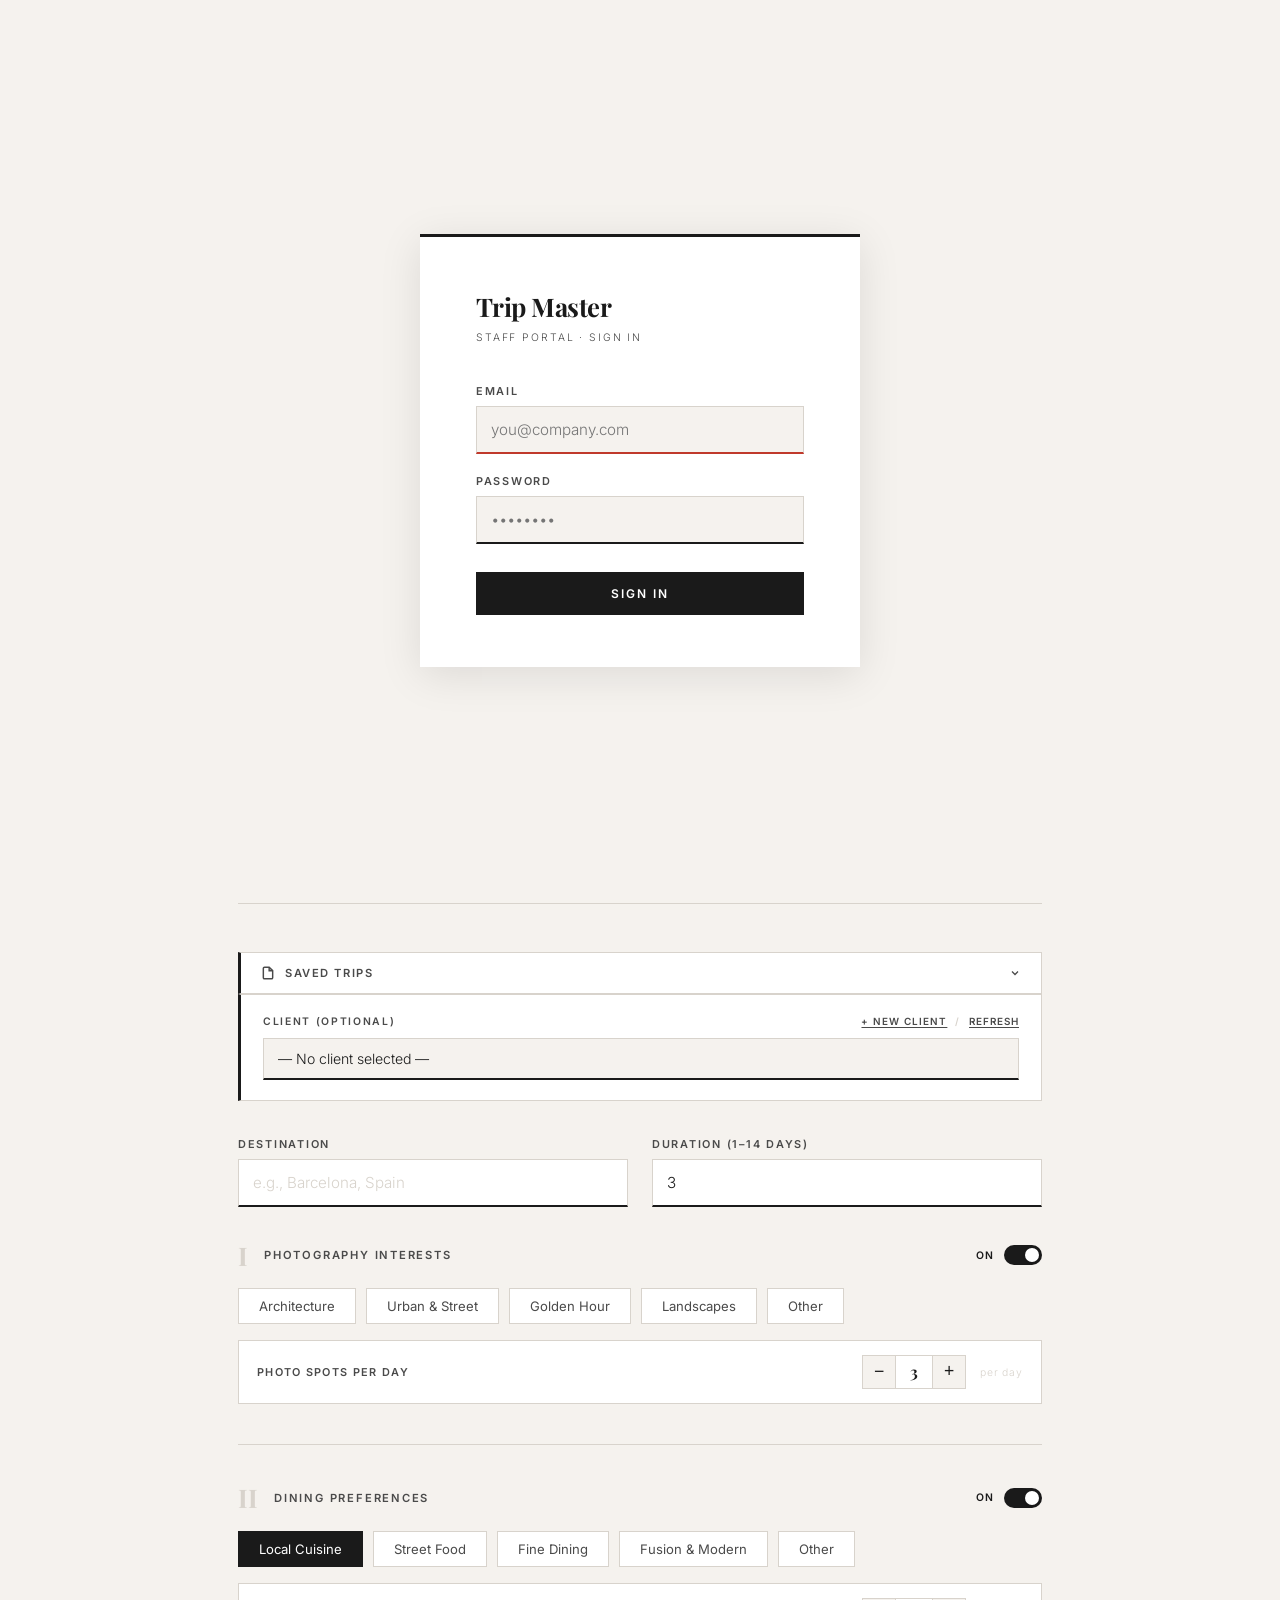
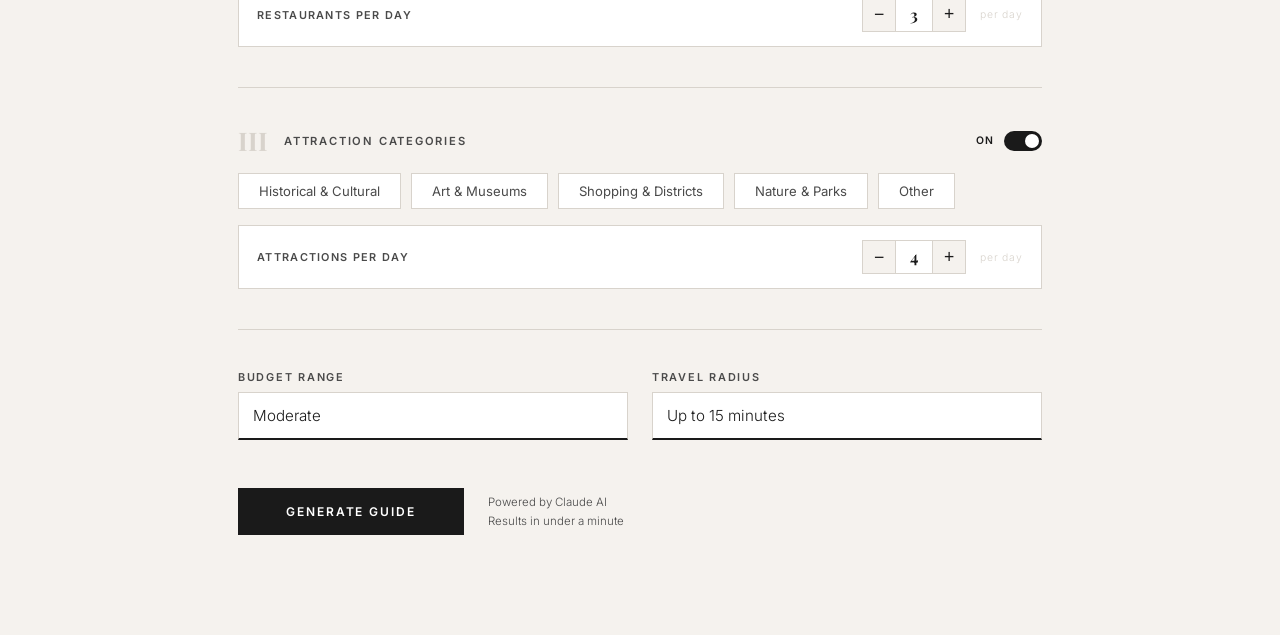
==== index.html @ 47a4a898 "Initial production-ready commit" ====
<!DOCTYPE html>
<html lang="en">
<head>
    <meta charset="UTF-8">
    <meta name="viewport" content="width=device-width, initial-scale=1.0">
    <title>Trip Master — Bespoke Travel Guides</title>
    <link rel="preconnect" href="https://fonts.googleapis.com">
    <link href="https://fonts.googleapis.com/css2?family=Playfair+Display:ital,wght@0,400;0,700;1,400;1,700&family=Inter:wght@300;400;500;600&display=swap" rel="stylesheet">
    <style>
        *, *::before, *::after { margin: 0; padding: 0; box-sizing: border-box; }

        :root {
            --bg:       #f5f2ee;
            --white:    #ffffff;
            --ink:      #1a1a1a;
            --ink-2:    #4a4a4a;
            --rule:     #d8d3cc;
            --accent:   #c0392b;
            --accent-l: rgba(192,57,43,0.08);
            --sand:     #e8e2d9;
        }

        html { scroll-behavior: smooth; }

        body {
            font-family: 'Inter', sans-serif;
            background: var(--bg);
            color: var(--ink);
            min-height: 100vh;
            font-weight: 300;
        }

        /* ── MASTHEAD ── */
        .masthead {
            border-bottom: 3px solid var(--ink);
            padding: 20px 48px;
            display: flex;
            align-items: center;
            justify-content: space-between;
            background: var(--white);
            position: sticky;
            top: 0;
            z-index: 100;
        }

        .masthead-brand {
            font-family: 'Playfair Display', serif;
            font-size: 1.4rem;
            font-weight: 700;
            letter-spacing: -0.02em;
        }

        .masthead-issue {
            font-size: 0.65rem;
            letter-spacing: 0.14em;
            text-transform: uppercase;
            color: var(--ink-2);
        }

        /* ── HERO SPREAD ── */
        .hero-spread {
            display: grid;
            grid-template-columns: 1fr 1fr;
            min-height: 72vh;
            border-bottom: 1px solid var(--rule);
            background: var(--white);
        }

        .hero-text {
            padding: 72px 56px;
            display: flex;
            flex-direction: column;
            justify-content: center;
            border-right: 1px solid var(--rule);
        }

        .kicker {
            font-size: 0.65rem;
            letter-spacing: 0.22em;
            text-transform: uppercase;
            color: var(--accent);
            font-weight: 600;
            margin-bottom: 24px;
        }

        .hero-headline {
            font-family: 'Playfair Display', serif;
            font-size: clamp(2.8rem, 5vw, 5.5rem);
            font-weight: 700;
            line-height: 0.95;
            letter-spacing: -0.03em;
            margin-bottom: 28px;
        }

        .hero-headline em {
            font-style: italic;
            color: var(--accent);
        }

        .hero-dek {
            font-size: 0.95rem;
            line-height: 1.75;
            color: var(--ink-2);
            max-width: 380px;
            margin-bottom: 40px;
        }

        .hero-cta {
            display: inline-flex;
            align-items: center;
            gap: 10px;
            font-size: 0.75rem;
            font-weight: 600;
            letter-spacing: 0.12em;
            text-transform: uppercase;
            color: var(--accent);
            cursor: pointer;
            background: none;
            border: none;
            padding: 0;
        }

        .hero-cta-arrow {
            width: 32px;
            height: 1px;
            background: var(--accent);
            position: relative;
            transition: width 0.3s;
        }

        .hero-cta-arrow::after {
            content: '';
            position: absolute;
            right: 0; top: -3px;
            width: 7px; height: 7px;
            border-right: 1.5px solid var(--accent);
            border-top: 1.5px solid var(--accent);
            transform: rotate(45deg);
        }

        .hero-cta:hover .hero-cta-arrow { width: 48px; }

        .hero-visual {
            background: var(--sand);
            display: flex;
            align-items: center;
            justify-content: center;
            overflow: hidden;
            position: relative;
        }

        .hero-visual svg {
            width: 55%;
            opacity: 0.2;
        }

        .hero-visual-label {
            position: absolute;
            bottom: 24px; right: 24px;
            font-size: 0.6rem;
            letter-spacing: 0.16em;
            text-transform: uppercase;
            color: var(--ink-2);
        }

        /* ── FORM SECTION ── */
        .form-wrap {
            max-width: 900px;
            margin: 0 auto;
            padding: 72px 48px 100px;
        }

        .form-header {
            display: grid;
            grid-template-columns: auto 1fr;
            gap: 24px;
            align-items: baseline;
            margin-bottom: 48px;
            padding-bottom: 24px;
            border-bottom: 1px solid var(--rule);
        }

        .form-issue-number {
            font-family: 'Playfair Display', serif;
            font-size: 4rem;
            font-weight: 700;
            color: var(--rule);
            line-height: 1;
        }

        .form-title-group h2 {
            font-family: 'Playfair Display', serif;
            font-size: 1.8rem;
            font-weight: 700;
            line-height: 1.2;
        }

        .form-title-group p {
            font-size: 0.82rem;
            color: var(--ink-2);
            margin-top: 6px;
        }

        /* ── FIELDS ── */
        .field-row {
            display: grid;
            grid-template-columns: 1fr 1fr;
            gap: 24px;
            margin-bottom: 36px;
        }

        .field { display: flex; flex-direction: column; gap: 8px; }

        .field label {
            font-size: 0.68rem;
            font-weight: 600;
            letter-spacing: 0.16em;
            text-transform: uppercase;
            color: var(--ink-2);
        }

        .field input,
        .field select {
            background: var(--white);
            border: 1px solid var(--rule);
            border-bottom: 2px solid var(--ink);
            padding: 13px 14px;
            font-family: 'Inter', sans-serif;
            font-size: 0.95rem;
            font-weight: 300;
            color: var(--ink);
            appearance: none;
            width: 100%;
            border-radius: 0;
            transition: border-color 0.2s;
        }

        .field input:focus,
        .field select:focus {
            outline: none;
            border-bottom-color: var(--accent);
        }

        .field input::placeholder { color: var(--rule); }

        /* ── CATEGORY SECTIONS ── */
        .cat-section {
            margin-bottom: 40px;
            padding-bottom: 40px;
            border-bottom: 1px solid var(--rule);
            transition: opacity 0.25s;
        }

        .cat-section.disabled .pill-grid,
        .cat-section.disabled .other-reveal,
        .cat-section.disabled .count-row {
            opacity: 0.35;
            pointer-events: none;
        }

        .cat-header {
            display: flex;
            align-items: center;
            gap: 16px;
            margin-bottom: 20px;
        }

        .cat-number {
            font-family: 'Playfair Display', serif;
            font-size: 1.6rem;
            font-weight: 700;
            color: var(--rule);
            line-height: 1;
        }

        .cat-title {
            font-size: 0.7rem;
            font-weight: 600;
            letter-spacing: 0.16em;
            text-transform: uppercase;
            color: var(--ink-2);
            flex: 1;
        }

        /* ── SECTION TOGGLE SWITCH ── */
        .section-toggle {
            display: flex;
            align-items: center;
            gap: 10px;
            margin-left: auto;
            cursor: pointer;
            user-select: none;
        }

        .section-toggle-label {
            font-size: 0.65rem;
            font-weight: 600;
            letter-spacing: 0.12em;
            text-transform: uppercase;
            color: var(--ink-2);
            transition: color 0.2s;
        }

        .toggle-track {
            width: 38px;
            height: 20px;
            background: var(--rule);
            border-radius: 20px;
            position: relative;
            transition: background 0.2s;
            flex-shrink: 0;
        }

        .toggle-thumb {
            width: 14px;
            height: 14px;
            background: var(--white);
            border-radius: 50%;
            position: absolute;
            top: 3px;
            left: 3px;
            transition: transform 0.2s;
            box-shadow: 0 1px 3px rgba(0,0,0,0.2);
        }

        .section-toggle.on .toggle-track { background: var(--ink); }
        .section-toggle.on .toggle-thumb { transform: translateX(18px); }
        .section-toggle.on .section-toggle-label { color: var(--ink); }

        /* ── COUNT ROW ── */
        .count-row {
            display: flex;
            align-items: center;
            gap: 14px;
            margin-top: 16px;
            padding: 14px 18px;
            background: var(--white);
            border: 1px solid var(--rule);
        }

        .count-label {
            font-size: 0.68rem;
            font-weight: 600;
            letter-spacing: 0.12em;
            text-transform: uppercase;
            color: var(--ink-2);
            flex: 1;
        }

        .count-stepper {
            display: flex;
            align-items: center;
            gap: 0;
            border: 1px solid var(--rule);
        }

        .count-btn {
            width: 32px;
            height: 32px;
            background: var(--bg);
            border: none;
            font-size: 1.1rem;
            font-weight: 400;
            color: var(--ink);
            cursor: pointer;
            display: flex;
            align-items: center;
            justify-content: center;
            line-height: 1;
            transition: background 0.15s;
            border-radius: 0;
        }

        .count-btn:hover { background: var(--sand); }

        .count-value {
            width: 38px;
            text-align: center;
            font-family: 'Playfair Display', serif;
            font-size: 1rem;
            font-weight: 700;
            color: var(--ink);
            border: none;
            border-left: 1px solid var(--rule);
            border-right: 1px solid var(--rule);
            padding: 0 4px;
            height: 32px;
            line-height: 32px;
            background: var(--white);
        }

        .count-hint {
            font-size: 0.65rem;
            color: var(--rule);
            letter-spacing: 0.08em;
        }

        /* ── PILL SELECTORS ── */
        .pill-grid {
            display: flex;
            flex-wrap: wrap;
            gap: 10px;
        }

        .pill-item { position: relative; }

        .pill-item input[type="checkbox"] {
            position: absolute; opacity: 0; width: 0; height: 0;
        }

        .pill-item label {
            display: inline-block;
            padding: 9px 20px;
            background: var(--white);
            border: 1px solid var(--rule);
            font-size: 0.82rem;
            font-weight: 400;
            color: var(--ink-2);
            cursor: pointer;
            transition: all 0.15s;
            user-select: none;
        }

        .pill-item input:checked + label {
            background: var(--ink);
            border-color: var(--ink);
            color: var(--white);
        }

        .pill-item label:hover {
            border-color: var(--ink);
            color: var(--ink);
        }

        /* ── OTHER INPUT ── */
        .other-reveal { display: none; margin-top: 12px; }
        .other-reveal.visible { display: block; }

        .other-reveal input {
            background: var(--white);
            border: 1px dashed var(--rule);
            border-bottom: 2px dashed var(--accent);
            padding: 11px 14px;
            font-family: 'Inter', sans-serif;
            font-size: 0.88rem;
            font-weight: 300;
            color: var(--ink);
            width: 100%;
            border-radius: 0;
            transition: border-color 0.2s;
        }

        .other-reveal input:focus {
            outline: none;
            border-bottom-style: solid;
            border-bottom-color: var(--accent);
        }

        .other-reveal input::placeholder { color: var(--rule); }

        /* ── ERROR ── */
        .error-message {
            display: none;
            font-size: 0.82rem;
            color: var(--accent);
            padding: 12px 16px;
            background: var(--accent-l);
            border-left: 3px solid var(--accent);
            margin-bottom: 20px;
        }

        .error-message.active { display: block; }

        /* ── SUBMIT ── */
        .submit-row {
            margin-top: 48px;
            display: flex;
            align-items: center;
            gap: 24px;
        }

        .submit-btn {
            padding: 16px 48px;
            background: var(--ink);
            color: var(--white);
            border: none;
            font-family: 'Inter', sans-serif;
            font-size: 0.75rem;
            font-weight: 600;
            letter-spacing: 0.16em;
            text-transform: uppercase;
            cursor: pointer;
            transition: background 0.2s;
            border-radius: 0;
        }

        .submit-btn:hover { background: var(--accent); }

        .submit-btn:disabled {
            opacity: 0.45;
            cursor: not-allowed;
            background: var(--ink) !important;
        }

        .submit-note {
            font-size: 0.72rem;
            color: var(--ink-2);
            line-height: 1.6;
        }

        /* ── LOADING ── */
        .loading {
            display: none;
            max-width: 900px;
            margin: 0 auto;
            padding: 80px 48px;
            border-top: 1px solid var(--rule);
        }

        .loading.active { display: flex; gap: 48px; align-items: flex-start; }

        .loading-headline {
            font-family: 'Playfair Display', serif;
            font-size: 2.2rem;
            font-weight: 400;
            font-style: italic;
            line-height: 1.2;
            flex: 1;
            color: var(--ink);
        }

        .progress-steps {
            display: flex;
            flex-direction: column;
            gap: 10px;
            min-width: 210px;
        }

        .progress-step {
            font-size: 0.72rem;
            font-weight: 400;
            letter-spacing: 0.08em;
            color: var(--rule);
            padding: 8px 14px;
            border-left: 2px solid var(--rule);
            transition: all 0.4s;
        }

        .progress-step.active {
            border-color: var(--accent);
            color: var(--ink);
        }

        .progress-step.done {
            border-color: #27ae60;
            color: #27ae60;
        }

        /* ── RESULTS ── */
        .result-container {
            display: none;
            max-width: 900px;
            margin: 0 auto;
            padding: 0 48px 80px;
        }

        .result-container.active { display: block; }

        .result-masthead {
            border-top: 3px solid var(--ink);
            border-bottom: 1px solid var(--rule);
            padding: 20px 0;
            display: flex;
            justify-content: space-between;
            align-items: center;
            margin-bottom: 24px;
        }

        .result-masthead h2 {
            font-family: 'Playfair Display', serif;
            font-size: 1.6rem;
            font-weight: 700;
            letter-spacing: -0.02em;
        }

        .result-masthead p {
            font-size: 0.7rem;
            color: var(--ink-2);
            letter-spacing: 0.06em;
            margin-top: 4px;
        }

        .result-btns { display: flex; gap: 10px; flex-shrink: 0; }

        .result-btns button {
            padding: 9px 22px;
            background: transparent;
            border: 1px solid var(--rule);
            font-family: 'Inter', sans-serif;
            font-size: 0.7rem;
            font-weight: 600;
            letter-spacing: 0.12em;
            text-transform: uppercase;
            cursor: pointer;
            transition: all 0.15s;
            border-radius: 0;
        }

        .result-btns button:hover {
            background: var(--ink);
            color: var(--white);
            border-color: var(--ink);
        }

        .result-preview {
            width: 100%;
            height: 700px;
            border: 1px solid var(--rule);
        }

        /* ── RESPONSIVE ── */
        @media (max-width: 768px) {
            .hero-spread { grid-template-columns: 1fr; }
            .hero-visual { display: none; }
            .masthead { padding: 16px 24px; }
            .hero-text { padding: 48px 24px; }
            .form-wrap { padding: 48px 24px 80px; }
            .field-row { grid-template-columns: 1fr; }
            .loading.active { flex-direction: column; gap: 24px; padding: 48px 24px; }
            .result-container { padding: 0 24px 60px; }
            .result-masthead { flex-direction: column; align-items: flex-start; gap: 16px; }
        }

        /* ══════════════════════════════════════════
           REVIEW SCREEN
           ══════════════════════════════════════════ */
        .review-container {
            display: none;
            max-width: 900px;
            margin: 0 auto;
            padding: 0 48px 80px;
        }
        .review-container.active { display: block; }

        /* Masthead — mirrors .result-masthead */
        .review-masthead {
            border-top: 3px solid var(--ink);
            border-bottom: 1px solid var(--rule);
            padding: 20px 0;
            display: flex;
            justify-content: space-between;
            align-items: center;
            margin-bottom: 32px;
            gap: 20px;
        }
        .review-masthead h2 {
            font-family: 'Playfair Display', serif;
            font-size: 1.6rem;
            font-weight: 700;
            letter-spacing: -0.02em;
            color: var(--ink);
        }
        .review-masthead p {
            font-size: 0.68rem;
            color: var(--ink-2);
            margin-top: 5px;
            letter-spacing: 0.06em;
        }

        /* Buttons row — mirrors .result-btns */
        .review-btns { display: flex; gap: 10px; flex-shrink: 0; }
        .review-btns button {
            padding: 9px 22px;
            background: transparent;
            border: 1px solid var(--rule);
            font-family: 'Inter', sans-serif;
            font-size: 0.7rem;
            font-weight: 600;
            letter-spacing: 0.12em;
            text-transform: uppercase;
            cursor: pointer;
            transition: all 0.15s;
            border-radius: 0;
        }
        .review-btns button:hover { background: var(--ink); color: var(--white); border-color: var(--ink); }

        /* Primary "Generate Final Guide" CTA */
        .review-generate-btn {
            background: var(--ink) !important;
            color: var(--white) !important;
            border-color: var(--ink) !important;
            display: inline-flex !important;
            align-items: center;
            gap: 10px;
        }
        .review-generate-btn:hover {
            background: #333 !important;
            border-color: #333 !important;
            color: var(--white) !important;
        }
        .review-generate-btn:disabled {
            opacity: 0.4;
            cursor: not-allowed;
            pointer-events: none;
        }
        /* Count badge inside button */
        .review-generate-count {
            font-size: 0.6rem;
            font-weight: 700;
            letter-spacing: 0.08em;
            background: rgba(255,255,255,0.22);
            padding: 2px 9px;
            border-radius: 10px;
        }

        /* ── Scout warning banner (shown when a category returned 0 results) ── */
        .scout-warning {
            display: flex;
            align-items: flex-start;
            gap: 10px;
            background: #fff8e6;
            border-left: 3px solid #e6a817;
            padding: 14px 18px;
            margin-bottom: 16px;
            font-size: 0.875rem;
            line-height: 1.55;
            color: #5a3e00;
        }
        .scout-warning svg {
            flex-shrink: 0;
            margin-top: 2px;
            color: #e6a817;
        }

        /* ── Section panel ── */
        .review-section {
            margin-bottom: 32px;
            border: 1px solid var(--rule);
            background: var(--white);
        }
        .review-section-header {
            display: flex;
            align-items: center;
            gap: 16px;
            padding: 16px 24px;
            border-bottom: 2px solid var(--ink);
            background: var(--white);
            flex-wrap: wrap;
        }
        .review-section-titles { flex: 1; min-width: 0; }
        .review-section-title {
            font-family: 'Playfair Display', serif;
            font-size: 1.1rem;
            font-weight: 700;
            color: var(--ink);
        }
        .review-section-subtitle {
            font-size: 0.62rem;
            letter-spacing: 0.14em;
            text-transform: uppercase;
            color: var(--ink-2);
            margin-top: 3px;
        }
        /* "X of Y selected" */
        .review-section-count {
            font-size: 0.65rem;
            font-weight: 600;
            letter-spacing: 0.1em;
            text-transform: uppercase;
            color: var(--ink-2);
            white-space: nowrap;
        }
        .review-section-count strong {
            font-family: 'Playfair Display', serif;
            font-size: 1rem;
            font-weight: 700;
            color: var(--ink);
            letter-spacing: 0;
        }
        /* All / None links */
        .review-bulk-actions { display: flex; gap: 8px; flex-shrink: 0; }
        .review-bulk-btn {
            font-size: 0.62rem;
            font-weight: 600;
            letter-spacing: 0.1em;
            text-transform: uppercase;
            color: var(--ink-2);
            background: none;
            border: none;
            cursor: pointer;
            padding: 0;
            text-decoration: underline;
            text-underline-offset: 2px;
            font-family: 'Inter', sans-serif;
        }
        .review-bulk-btn:hover { color: var(--ink); }
        .review-bulk-sep {
            font-size: 0.62rem;
            color: var(--rule);
            line-height: 1;
            align-self: center;
        }

        /* ── Day group ── */
        .review-day-group { padding: 0 24px; }
        .review-day-label {
            font-size: 0.6rem;
            font-weight: 700;
            letter-spacing: 0.22em;
            text-transform: uppercase;
            color: #888;
            padding: 13px 0 7px;
            border-bottom: 1px solid var(--sand);
        }

        /* ── Item row ── */
        .review-item {
            display: flex;
            align-items: center;
            gap: 14px;
            padding: 12px 0;
            border-bottom: 1px solid var(--sand);
            transition: opacity 0.18s;
        }
        .review-item:last-child { border-bottom: none; }
        .review-item.rejected { opacity: 0.35; }
        .review-item.rejected .review-item-name { text-decoration: line-through; color: var(--ink-2); }

        /* Toggle — matches existing .toggle-track / .toggle-thumb pattern */
        .review-item-toggle {
            flex-shrink: 0;
            width: 38px;
            height: 20px;
            background: var(--ink);
            border-radius: 20px;
            position: relative;
            cursor: pointer;
            border: none;
            padding: 0;
            transition: background 0.18s;
        }
        .review-item-toggle::after {
            content: '';
            position: absolute;
            width: 14px;
            height: 14px;
            background: var(--white);
            border-radius: 50%;
            top: 3px;
            left: 21px;
            transition: left 0.18s;
            box-shadow: 0 1px 3px rgba(0,0,0,0.22);
        }
        .review-item-toggle.off { background: var(--rule); }
        .review-item-toggle.off::after { left: 3px; }

        /* Item name */
        .review-item-name {
            font-family: 'Playfair Display', serif;
            font-size: 0.95rem;
            font-weight: 700;
            color: var(--ink);
            flex: 1;
            min-width: 0;
            white-space: nowrap;
            overflow: hidden;
            text-overflow: ellipsis;
            letter-spacing: -0.01em;
        }

        /* Tags — mirror .item-card-tag */
        .review-item-tags { display: flex; gap: 5px; flex-shrink: 0; align-items: center; flex-wrap: wrap; }
        .review-item-tag {
            display: inline-block;
            padding: 3px 9px;
            background: var(--sand);
            font-size: 0.58rem;
            font-weight: 600;
            letter-spacing: 0.12em;
            text-transform: uppercase;
            color: var(--ink-2);
            white-space: nowrap;
        }
        .review-item-tag.accent { background: var(--ink); color: var(--white); }

        /* Verification dot */
        .review-status-dot {
            width: 7px;
            height: 7px;
            border-radius: 50%;
            flex-shrink: 0;
        }
        .review-status-dot.verified   { background: #27ae60; }
        .review-status-dot.unverified { background: var(--rule); }

        /* ── Finalizing state ── */
        .finalizing {
            display: none;
            max-width: 900px;
            margin: 0 auto;
            padding: 80px 48px;
            border-top: 1px solid var(--rule);
            text-align: center;
        }
        .finalizing.active { display: block; }
        .finalizing .loading-headline {
            font-family: 'Playfair Display', serif;
            font-size: 2.4rem;
            font-weight: 700;
            letter-spacing: -0.03em;
            line-height: 1.2;
            color: var(--ink);
        }
        .finalizing-sub {
            font-size: 0.72rem;
            letter-spacing: 0.12em;
            text-transform: uppercase;
            color: var(--ink-2);
            margin-top: 16px;
        }

        @media (max-width: 768px) {
            .review-container { padding: 0 24px 60px; }
            .review-masthead { flex-direction: column; align-items: flex-start; }
            .review-section-header { flex-direction: column; align-items: flex-start; }
        }

        /* ══════════════════════════════════════════
           LOGIN SCREEN
           ══════════════════════════════════════════ */
        .login-screen {
            display: none;
            position: fixed;
            inset: 0;
            background: var(--bg);
            z-index: 999;
            align-items: center;
            justify-content: center;
        }
        .login-screen.active { display: flex; }
        .login-box {
            background: var(--white);
            border-top: 3px solid var(--ink);
            padding: 52px 56px;
            width: 100%;
            max-width: 440px;
            box-shadow: 0 8px 40px rgba(0,0,0,0.10);
        }
        .login-brand {
            font-family: 'Playfair Display', serif;
            font-size: 1.6rem;
            font-weight: 700;
            letter-spacing: -0.02em;
            margin-bottom: 8px;
        }
        .login-kicker {
            font-size: 0.65rem;
            letter-spacing: 0.18em;
            text-transform: uppercase;
            color: var(--ink-2);
            margin-bottom: 40px;
        }
        .login-field { display: flex; flex-direction: column; gap: 8px; margin-bottom: 20px; }
        .login-field label {
            font-size: 0.68rem;
            font-weight: 600;
            letter-spacing: 0.16em;
            text-transform: uppercase;
            color: var(--ink-2);
        }
        .login-field input {
            background: var(--bg);
            border: 1px solid var(--rule);
            border-bottom: 2px solid var(--ink);
            padding: 13px 14px;
            font-family: 'Inter', sans-serif;
            font-size: 0.95rem;
            font-weight: 300;
            color: var(--ink);
            width: 100%;
            border-radius: 0;
            transition: border-color 0.2s;
        }
        .login-field input:focus { outline: none; border-bottom-color: var(--accent); }
        .login-btn {
            width: 100%;
            margin-top: 8px;
            padding: 14px;
            background: var(--ink);
            color: var(--white);
            border: none;
            font-family: 'Inter', sans-serif;
            font-size: 0.75rem;
            font-weight: 600;
            letter-spacing: 0.16em;
            text-transform: uppercase;
            cursor: pointer;
            transition: background 0.2s;
        }
        .login-btn:hover  { background: var(--accent); }
        .login-btn:disabled { opacity: 0.45; cursor: not-allowed; }
        .login-error {
            display: none;
            margin-top: 16px;
            font-size: 0.82rem;
            color: var(--accent);
            padding: 10px 14px;
            background: var(--accent-l);
            border-left: 3px solid var(--accent);
        }
        .login-error.active { display: block; }

        /* ══════════════════════════════════════════
           MASTHEAD USER INFO
           ══════════════════════════════════════════ */
        .masthead-user {
            display: flex;
            align-items: center;
            gap: 16px;
        }
        .masthead-user-name {
            font-size: 0.7rem;
            color: var(--ink-2);
            letter-spacing: 0.08em;
        }
        .masthead-user-name strong {
            color: var(--ink);
            font-weight: 600;
        }
        .masthead-btn {
            padding: 7px 16px;
            background: transparent;
            border: 1px solid var(--rule);
            font-family: 'Inter', sans-serif;
            font-size: 0.65rem;
            font-weight: 600;
            letter-spacing: 0.12em;
            text-transform: uppercase;
            cursor: pointer;
            color: var(--ink-2);
            transition: all 0.15s;
            border-radius: 0;
        }
        .masthead-btn:hover { background: var(--ink); color: var(--white); border-color: var(--ink); }
        .masthead-btn.primary { background: var(--ink); color: var(--white); border-color: var(--ink); }
        .masthead-btn.primary:hover { background: #333; }

        /* ══════════════════════════════════════════
           CLIENT SELECTOR
           ══════════════════════════════════════════ */
        .client-field-wrap {
            margin-bottom: 36px;
            padding: 20px 22px;
            background: var(--white);
            border: 1px solid var(--rule);
            border-left: 3px solid var(--ink);
        }
        .client-field-label {
            font-size: 0.65rem;
            font-weight: 600;
            letter-spacing: 0.16em;
            text-transform: uppercase;
            color: var(--ink-2);
            margin-bottom: 10px;
            display: flex;
            align-items: center;
            justify-content: space-between;
        }
        .client-field-actions { display: flex; gap: 8px; }
        .client-action-btn {
            font-size: 0.62rem;
            font-weight: 600;
            letter-spacing: 0.1em;
            text-transform: uppercase;
            color: var(--ink-2);
            background: none;
            border: none;
            cursor: pointer;
            padding: 0;
            text-decoration: underline;
            text-underline-offset: 2px;
            font-family: 'Inter', sans-serif;
        }
        .client-action-btn:hover { color: var(--ink); }
        .client-select {
            width: 100%;
            background: var(--bg);
            border: 1px solid var(--rule);
            border-bottom: 2px solid var(--ink);
            padding: 11px 14px;
            font-family: 'Inter', sans-serif;
            font-size: 0.88rem;
            font-weight: 300;
            color: var(--ink);
            appearance: none;
            border-radius: 0;
        }
        .client-select:focus { outline: none; border-bottom-color: var(--accent); }

        /* ══════════════════════════════════════════
           CLIENT MODAL
           ══════════════════════════════════════════ */
        .modal-overlay {
            display: none;
            position: fixed;
            inset: 0;
            background: rgba(0,0,0,0.45);
            z-index: 500;
            align-items: center;
            justify-content: center;
        }
        .modal-overlay.active { display: flex; }
        .modal-box {
            background: var(--white);
            border-top: 3px solid var(--ink);
            padding: 40px 48px;
            width: 100%;
            max-width: 520px;
            max-height: 90vh;
            overflow-y: auto;
            position: relative;
        }
        .modal-title {
            font-family: 'Playfair Display', serif;
            font-size: 1.4rem;
            font-weight: 700;
            margin-bottom: 28px;
            letter-spacing: -0.02em;
        }
        .modal-close {
            position: absolute;
            top: 20px; right: 24px;
            background: none;
            border: none;
            font-size: 1.4rem;
            cursor: pointer;
            color: var(--ink-2);
            line-height: 1;
            padding: 4px;
        }
        .modal-close:hover { color: var(--ink); }
        .modal-field { display: flex; flex-direction: column; gap: 6px; margin-bottom: 16px; }
        .modal-field label {
            font-size: 0.65rem;
            font-weight: 600;
            letter-spacing: 0.14em;
            text-transform: uppercase;
            color: var(--ink-2);
        }
        .modal-field input,
        .modal-field select,
        .modal-field textarea {
            background: var(--bg);
            border: 1px solid var(--rule);
            border-bottom: 2px solid var(--ink);
            padding: 10px 12px;
            font-family: 'Inter', sans-serif;
            font-size: 0.88rem;
            font-weight: 300;
            color: var(--ink);
            width: 100%;
            border-radius: 0;
            appearance: none;
        }
        .modal-field textarea { min-height: 80px; resize: vertical; }
        .modal-field input:focus,
        .modal-field select:focus,
        .modal-field textarea:focus { outline: none; border-bottom-color: var(--accent); }
        .modal-field input::placeholder,
        .modal-field textarea::placeholder { color: var(--rule); }
        .modal-row { display: grid; grid-template-columns: 1fr 1fr; gap: 16px; }
        .modal-actions { display: flex; gap: 12px; margin-top: 24px; justify-content: flex-end; }
        .modal-btn {
            padding: 10px 28px;
            border: 1px solid var(--rule);
            background: transparent;
            font-family: 'Inter', sans-serif;
            font-size: 0.7rem;
            font-weight: 600;
            letter-spacing: 0.12em;
            text-transform: uppercase;
            cursor: pointer;
            transition: all 0.15s;
        }
        .modal-btn.primary { background: var(--ink); color: var(--white); border-color: var(--ink); }
        .modal-btn.primary:hover { background: #333; }
        .modal-btn:not(.primary):hover { background: var(--ink); color: var(--white); border-color: var(--ink); }
        .modal-btn:disabled { opacity: 0.45; cursor: not-allowed; }

        /* ══════════════════════════════════════════
           SAVED TRIPS PANEL
           ══════════════════════════════════════════ */
        .trips-panel-toggle {
            display: flex;
            align-items: center;
            gap: 10px;
            padding: 13px 20px;
            background: var(--white);
            border: 1px solid var(--rule);
            border-left: 3px solid var(--ink);
            cursor: pointer;
            width: 100%;
            font-family: 'Inter', sans-serif;
            font-size: 0.7rem;
            font-weight: 600;
            letter-spacing: 0.14em;
            text-transform: uppercase;
            color: var(--ink-2);
            transition: all 0.15s;
            margin-bottom: 0;
        }
        .trips-panel-toggle:hover { color: var(--ink); }
        .trips-panel-toggle .trips-arrow {
            margin-left: auto;
            transition: transform 0.2s;
        }
        .trips-panel-toggle.open .trips-arrow { transform: rotate(180deg); }
        .trips-panel {
            display: none;
            border: 1px solid var(--rule);
            border-top: none;
            background: var(--white);
            margin-bottom: 32px;
        }
        .trips-panel.open { display: block; }
        .trips-panel-inner { padding: 8px 0; max-height: 360px; overflow-y: auto; }
        .trips-empty {
            padding: 24px 20px;
            font-size: 0.82rem;
            color: var(--ink-2);
            text-align: center;
        }
        .trip-row {
            display: flex;
            align-items: center;
            gap: 12px;
            padding: 12px 20px;
            border-bottom: 1px solid var(--sand);
            cursor: pointer;
            transition: background 0.12s;
        }
        .trip-row:last-child { border-bottom: none; }
        .trip-row:hover { background: var(--bg); }
        .trip-row-info { flex: 1; min-width: 0; }
        .trip-row-title {
            font-family: 'Playfair Display', serif;
            font-size: 0.88rem;
            font-weight: 700;
            white-space: nowrap;
            overflow: hidden;
            text-overflow: ellipsis;
            color: var(--ink);
        }
        .trip-row-meta {
            font-size: 0.62rem;
            color: var(--ink-2);
            letter-spacing: 0.08em;
            margin-top: 2px;
        }
        .trip-row-badge {
            font-size: 0.58rem;
            font-weight: 700;
            letter-spacing: 0.1em;
            text-transform: uppercase;
            padding: 2px 8px;
            border-radius: 2px;
            flex-shrink: 0;
        }
        .trip-row-badge.draft     { background: var(--sand);   color: var(--ink-2); }
        .trip-row-badge.finalized { background: #eaf7ee; color: #1a7a3a; }
        .trip-row-load {
            font-size: 0.62rem;
            font-weight: 600;
            letter-spacing: 0.1em;
            text-transform: uppercase;
            color: var(--ink-2);
            background: none;
            border: none;
            cursor: pointer;
            padding: 4px 8px;
            border: 1px solid var(--rule);
            font-family: 'Inter', sans-serif;
            flex-shrink: 0;
        }
        .trip-row-load:hover { background: var(--ink); color: var(--white); border-color: var(--ink); }
    </style>
</head>
<body>

    <!-- LOGIN SCREEN (shown when not authenticated) -->
    <div class="login-screen" id="loginScreen">
        <div class="login-box">
            <div class="login-brand">Trip Master</div>
            <div class="login-kicker">Staff Portal &middot; Sign In</div>
            <form id="loginForm" onsubmit="handleLogin(event)">
                <div class="login-field">
                    <label for="loginEmail">Email</label>
                    <input type="email" id="loginEmail" placeholder="you@company.com" required autocomplete="username">
                </div>
                <div class="login-field">
                    <label for="loginPassword">Password</label>
                    <input type="password" id="loginPassword" placeholder="••••••••" required autocomplete="current-password">
                </div>
                <button type="submit" class="login-btn" id="loginBtn">Sign In</button>
                <div class="login-error" id="loginError"></div>
            </form>
        </div>
    </div>

    <!-- CLIENT MODAL (create new client) -->
    <div class="modal-overlay" id="clientModal">
        <div class="modal-box">
            <button class="modal-close" onclick="closeClientModal()" title="Close">&times;</button>
            <div class="modal-title">New Client</div>
            <form id="clientForm" onsubmit="saveNewClient(event)">
                <div class="modal-field">
                    <label>Full Name *</label>
                    <input type="text" id="cName" placeholder="e.g., Jane Smith" required>
                </div>
                <div class="modal-row">
                    <div class="modal-field">
                        <label>Email</label>
                        <input type="email" id="cEmail" placeholder="jane@company.com">
                    </div>
                    <div class="modal-field">
                        <label>Phone</label>
                        <input type="tel" id="cPhone" placeholder="+1 555 0100">
                    </div>
                </div>
                <div class="modal-row">
                    <div class="modal-field">
                        <label>Company</label>
                        <input type="text" id="cCompany" placeholder="Acme Corp">
                    </div>
                    <div class="modal-field">
                        <label>Home City</label>
                        <input type="text" id="cHomeCity" placeholder="New York, NY">
                    </div>
                </div>
                <div class="modal-row">
                    <div class="modal-field">
                        <label>Budget Preference</label>
                        <select id="cBudget">
                            <option value="">Unspecified</option>
                            <option value="budget">Budget</option>
                            <option value="moderate">Moderate</option>
                            <option value="upscale">Upscale</option>
                            <option value="luxury">Luxury</option>
                        </select>
                    </div>
                    <div class="modal-field">
                        <label>Travel Style</label>
                        <input type="text" id="cTravelStyle" placeholder="e.g., Adventure, Cultural">
                    </div>
                </div>
                <div class="modal-field">
                    <label>Notes</label>
                    <textarea id="cNotes" placeholder="Any important preferences or context…"></textarea>
                </div>
                <div class="modal-field">
                    <label>Tags (comma separated)</label>
                    <input type="text" id="cTags" placeholder="e.g., VIP, Annual, Photography">
                </div>
                <div class="modal-actions">
                    <button type="button" class="modal-btn" onclick="closeClientModal()">Cancel</button>
                    <button type="submit" class="modal-btn primary" id="saveClientBtn">Save Client</button>
                </div>
            </form>
        </div>
    </div>

    <!-- MASTHEAD -->
    <header class="masthead">
        <div class="masthead-brand">Trip Master</div>
        <div class="masthead-user" id="mastheadUser" style="display:none">
            <span class="masthead-user-name">Signed in as <strong id="mastheadUserName"></strong></span>
            <button class="masthead-btn" onclick="openTripsPanel()" title="View saved trips">Saved Trips</button>
            <button class="masthead-btn" onclick="handleLogout()">Sign Out</button>
        </div>
        <div class="masthead-issue" id="mastheadIssue">AI Travel Intelligence &middot; Est. 2025</div>
    </header>

    <!-- HERO -->
    <section class="hero-spread">
        <div class="hero-text">
            <p class="kicker">Bespoke Travel Guides</p>
            <h1 class="hero-headline">The world<br>is <em>yours</em><br>to explore.</h1>
            <p class="hero-dek">Photography locations, curated restaurants, and the attractions worth your time — all generated in under a minute, tailored to you.</p>
            <button class="hero-cta" onclick="document.querySelector('.form-wrap').scrollIntoView({behavior:'smooth'})">
                Build your guide
                <span class="hero-cta-arrow"></span>
            </button>
        </div>
        <div class="hero-visual">
            <svg viewBox="0 0 200 200" fill="none" xmlns="http://www.w3.org/2000/svg">
                <circle cx="100" cy="100" r="90" stroke="#1a1a1a" stroke-width="1"/>
                <circle cx="100" cy="100" r="60" stroke="#1a1a1a" stroke-width="1"/>
                <circle cx="100" cy="100" r="30" stroke="#1a1a1a" stroke-width="1"/>
                <line x1="100" y1="10" x2="100" y2="190" stroke="#1a1a1a" stroke-width="1"/>
                <line x1="10" y1="100" x2="190" y2="100" stroke="#1a1a1a" stroke-width="1"/>
                <line x1="36" y1="36" x2="164" y2="164" stroke="#1a1a1a" stroke-width="0.5"/>
                <line x1="164" y1="36" x2="36" y2="164" stroke="#1a1a1a" stroke-width="0.5"/>
                <polygon points="100,10 106,95 100,100 94,95" fill="#1a1a1a"/>
                <polygon points="100,190 94,105 100,100 106,105" fill="#1a1a1a" opacity="0.3"/>
            </svg>
            <span class="hero-visual-label">Your compass awaits</span>
        </div>
    </section>

    <!-- FORM -->
    <section class="form-wrap">
        <div class="form-header">
            <div class="form-issue-number">01</div>
            <div class="form-title-group">
                <h2>Plan Your Journey</h2>
                <p>Tell us about your trip and we'll craft your guide.</p>
            </div>
        </div>

        <!-- Saved trips panel (collapsible) -->
        <button type="button" class="trips-panel-toggle" id="tripsPanelToggle" onclick="toggleTripsPanel()">
            <svg width="14" height="14" viewBox="0 0 24 24" fill="none" stroke="currentColor" stroke-width="2.5"><path d="M14 2H6a2 2 0 0 0-2 2v16a2 2 0 0 0 2 2h12a2 2 0 0 0 2-2V8z"/><polyline points="14 2 14 8 20 8"/></svg>
            Saved Trips
            <span id="tripsPanelCount" style="font-size:0.6rem;color:var(--rule)"></span>
            <svg class="trips-arrow" width="12" height="12" viewBox="0 0 24 24" fill="none" stroke="currentColor" stroke-width="2.5"><polyline points="6 9 12 15 18 9"/></svg>
        </button>
        <div class="trips-panel" id="tripsPanel">
            <div class="trips-panel-inner" id="tripsPanelInner">
                <div class="trips-empty">Loading trips…</div>
            </div>
        </div>

        <form id="tripForm">

            <!-- Client selector -->
            <div class="client-field-wrap">
                <div class="client-field-label">
                    <span>Client (optional)</span>
                    <div class="client-field-actions">
                        <button type="button" class="client-action-btn" onclick="openClientModal()">+ New Client</button>
                        <span style="color:var(--rule);font-size:0.62rem;">/</span>
                        <button type="button" class="client-action-btn" onclick="refreshClientList()">Refresh</button>
                    </div>
                </div>
                <select id="clientSelect" class="client-select">
                    <option value="">— No client selected —</option>
                </select>
            </div>

            <div class="field-row">
                <div class="field">
                    <label for="location">Destination</label>
                    <input type="text" id="location" placeholder="e.g., Barcelona, Spain" required>
                </div>
                <div class="field">
                    <label for="duration">Duration (1–14 days)</label>
                    <input type="number" id="duration" min="1" max="14" value="3" required>
                </div>
            </div>

            <!-- Photography -->
            <div class="cat-section" id="section-photos">
                <div class="cat-header">
                    <span class="cat-number">I</span>
                    <span class="cat-title">Photography Interests</span>
                    <div class="section-toggle on" id="toggle-photos" onclick="toggleSection('photos')" title="Enable or disable this section">
                        <span class="section-toggle-label" id="toggle-photos-label">On</span>
                        <div class="toggle-track"><div class="toggle-thumb"></div></div>
                    </div>
                </div>
                <div class="pill-grid">
                    <div class="pill-item"><input type="checkbox" id="p1" name="photo_interests" value="Architecture & Buildings"><label for="p1">Architecture</label></div>
                    <div class="pill-item"><input type="checkbox" id="p2" name="photo_interests" value="Urban & Street Photography"><label for="p2">Urban & Street</label></div>
                    <div class="pill-item"><input type="checkbox" id="p3" name="photo_interests" value="Sunrise & Sunset (Golden Hour)"><label for="p3">Golden Hour</label></div>
                    <div class="pill-item"><input type="checkbox" id="p4" name="photo_interests" value="Landscapes & Nature"><label for="p4">Landscapes</label></div>
                    <div class="pill-item"><input type="checkbox" id="p5" name="photo_interests" value="other" onchange="toggleOther(this,'photo_other_text')"><label for="p5">Other</label></div>
                </div>
                <div class="other-reveal" id="photo_other_text_wrapper">
                    <input type="text" id="photo_other_text" placeholder="e.g., Bridges, Industrial, Wildlife...">
                </div>
                <div class="count-row">
                    <span class="count-label">Photo spots per day</span>
                    <div class="count-stepper">
                        <button type="button" class="count-btn" onclick="adjustCount('photos_per_day', -1)">−</button>
                        <span class="count-value" id="photos_per_day_display">3</span>
                        <button type="button" class="count-btn" onclick="adjustCount('photos_per_day', 1)">+</button>
                    </div>
                    <input type="hidden" id="photos_per_day" value="3">
                    <span class="count-hint">per day</span>
                </div>
            </div>

            <!-- Dining -->
            <div class="cat-section" id="section-dining">
                <div class="cat-header">
                    <span class="cat-number">II</span>
                    <span class="cat-title">Dining Preferences</span>
                    <div class="section-toggle on" id="toggle-dining" onclick="toggleSection('dining')" title="Enable or disable this section">
                        <span class="section-toggle-label" id="toggle-dining-label">On</span>
                        <div class="toggle-track"><div class="toggle-thumb"></div></div>
                    </div>
                </div>
                <div class="pill-grid">
                    <div class="pill-item"><input type="checkbox" id="c1" name="cuisines" value="Traditional Local Cuisine" checked><label for="c1">Local Cuisine</label></div>
                    <div class="pill-item"><input type="checkbox" id="c2" name="cuisines" value="Street Food & Casual"><label for="c2">Street Food</label></div>
                    <div class="pill-item"><input type="checkbox" id="c3" name="cuisines" value="Fine Dining & Upscale"><label for="c3">Fine Dining</label></div>
                    <div class="pill-item"><input type="checkbox" id="c4" name="cuisines" value="Fusion & Modern"><label for="c4">Fusion & Modern</label></div>
                    <div class="pill-item"><input type="checkbox" id="c5" name="cuisines" value="other" onchange="toggleOther(this,'cuisine_other_text')"><label for="c5">Other</label></div>
                </div>
                <div class="other-reveal" id="cuisine_other_text_wrapper">
                    <input type="text" id="cuisine_other_text" placeholder="e.g., Thai, Lebanese, Vegan...">
                </div>
                <div class="count-row">
                    <span class="count-label">Restaurants per day</span>
                    <div class="count-stepper">
                        <button type="button" class="count-btn" onclick="adjustCount('restaurants_per_day', -1)">−</button>
                        <span class="count-value" id="restaurants_per_day_display">3</span>
                        <button type="button" class="count-btn" onclick="adjustCount('restaurants_per_day', 1)">+</button>
                    </div>
                    <input type="hidden" id="restaurants_per_day" value="3">
                    <span class="count-hint">per day</span>
                </div>
            </div>

            <!-- Attractions -->
            <div class="cat-section" id="section-attractions">
                <div class="cat-header">
                    <span class="cat-number">III</span>
                    <span class="cat-title">Attraction Categories</span>
                    <div class="section-toggle on" id="toggle-attractions" onclick="toggleSection('attractions')" title="Enable or disable this section">
                        <span class="section-toggle-label" id="toggle-attractions-label">On</span>
                        <div class="toggle-track"><div class="toggle-thumb"></div></div>
                    </div>
                </div>
                <div class="pill-grid">
                    <div class="pill-item"><input type="checkbox" id="a1" name="attractions" value="Historical & Cultural Sites"><label for="a1">Historical & Cultural</label></div>
                    <div class="pill-item"><input type="checkbox" id="a2" name="attractions" value="Art, Museums & Galleries"><label for="a2">Art & Museums</label></div>
                    <div class="pill-item"><input type="checkbox" id="a3" name="attractions" value="Shopping & Neighborhoods"><label for="a3">Shopping & Districts</label></div>
                    <div class="pill-item"><input type="checkbox" id="a4" name="attractions" value="Nature, Parks & Gardens"><label for="a4">Nature & Parks</label></div>
                    <div class="pill-item"><input type="checkbox" id="a5" name="attractions" value="other" onchange="toggleOther(this,'attr_other_text')"><label for="a5">Other</label></div>
                </div>
                <div class="other-reveal" id="attr_other_text_wrapper">
                    <input type="text" id="attr_other_text" placeholder="e.g., Wineries, Beaches, Live Music...">
                </div>
                <div class="count-row">
                    <span class="count-label">Attractions per day</span>
                    <div class="count-stepper">
                        <button type="button" class="count-btn" onclick="adjustCount('attractions_per_day', -1)">−</button>
                        <span class="count-value" id="attractions_per_day_display">4</span>
                        <button type="button" class="count-btn" onclick="adjustCount('attractions_per_day', 1)">+</button>
                    </div>
                    <input type="hidden" id="attractions_per_day" value="4">
                    <span class="count-hint">per day</span>
                </div>
            </div>

            <!-- Budget + Distance -->
            <div class="field-row">
                <div class="field">
                    <label for="budget">Budget Range</label>
                    <select id="budget" required>
                        <option value="">Select...</option>
                        <option value="Budget-Conscious">Budget-Conscious</option>
                        <option value="Moderate" selected>Moderate</option>
                        <option value="Upscale">Upscale</option>
                        <option value="Flexible">Flexible</option>
                    </select>
                </div>
                <div class="field">
                    <label for="distance">Travel Radius</label>
                    <select id="distance" required>
                        <option value="">Select...</option>
                        <option value="City Center Only">City Center Only</option>
                        <option value="Up to 15 minutes" selected>Up to 15 minutes</option>
                        <option value="Up to 30 minutes">Up to 30 minutes</option>
                        <option value="Flexible">Flexible</option>
                    </select>
                </div>
            </div>

            <div id="errorMessage" class="error-message"></div>

            <div class="submit-row">
                <button type="submit" class="submit-btn" id="submitBtn">Generate Guide</button>
                <p class="submit-note">Powered by Claude AI<br>Results in under a minute</p>
            </div>

        </form>
    </section>

    <!-- LOADING -->
    <div class="loading" id="loading">
        <p class="loading-headline">Assembling your<br>perfect itinerary&hellip;</p>
        <div class="progress-steps">
            <div class="progress-step" id="step-photos">📸 Photo Scout</div>
            <div class="progress-step" id="step-restaurants">🍽 Restaurant Scout</div>
            <div class="progress-step" id="step-attractions">🏛 Attraction Scout</div>
            <div class="progress-step" id="step-building">🔍 Verifying Locations</div>
        </div>
    </div>

    <!-- REVIEW SCREEN -->
    <div class="review-container" id="reviewContainer">
        <div class="review-masthead">
            <div>
                <h2 id="reviewTitle">Review Your Suggestions</h2>
                <p id="reviewSubtitle">Toggle off anything you don't want in the final guide</p>
            </div>
            <div class="review-btns">
                <button onclick="resetForm()">Start Over</button>
                <button class="review-generate-btn" id="generateFinalBtn" onclick="generateFinalGuide()">
                    Generate Final Guide
                    <span class="review-generate-count" id="finalCountBadge">0 selected</span>
                </button>
            </div>
        </div>
        <div class="review-body" id="reviewBody"></div>
    </div>

    <!-- FINALIZING STATE -->
    <div class="finalizing" id="finalizing">
        <p class="loading-headline">Crafting your<br>final guide&hellip;</p>
        <p class="finalizing-sub">Generating maps &amp; building your curated guide</p>
    </div>

    <!-- RESULTS -->
    <div class="result-container" id="resultContainer">
        <div class="result-masthead">
            <div>
                <h2 id="resultTitle">Your Guide</h2>
                <p id="resultSubtitle"></p>
            </div>
            <div class="result-btns">
                <button onclick="printGuide()">Save as PDF</button>
                <button onclick="reviseTrip()">Revise Trip</button>
                <button onclick="resetForm()">Start Over</button>
            </div>
        </div>
        <iframe id="previewFrame" class="result-preview"></iframe>
    </div>

    <script>
        const API_URL = 'http://localhost:5001';
        const MAX_LOCATION_LENGTH = 100;
        const MIN_DURATION = 1;
        const MAX_DURATION = 14;

        // ── Auth state ──────────────────────────────────────────────────────
        let currentUser = null;

        /**
         * apiFetch — drop-in fetch wrapper that:
         *  - Includes credentials (httpOnly cookie) on every request
         *  - Redirects to login screen on 401
         *  - Slides the auth cookie automatically (backend handles this)
         *  - Sends X-Requested-With for CSRF defence on state-changing requests
         */
        async function apiFetch(path, options = {}) {
            const res = await fetch(`${API_URL}${path}`, {
                credentials: 'include',
                ...options,
                headers: {
                    'Content-Type': 'application/json',
                    // Anti-CSRF: browsers never auto-attach this on cross-site
                    // requests. The backend require_auth decorator validates it
                    // on all POST / PUT / DELETE / PATCH calls.
                    'X-Requested-With': 'XMLHttpRequest',
                    ...(options.headers || {}),
                },
            });
            if (res.status === 401) {
                currentUser = null;
                showLoginScreen();
                throw new Error('Not authenticated');
            }
            return res;
        }

        // ── Bootstrap: check if already logged in ───────────────────────────
        async function checkAuth() {
            try {
                const res = await fetch(`${API_URL}/auth/me`, { credentials: 'include' });
                if (res.ok) {
                    const data = await res.json();
                    currentUser = data.user;
                    onAuthSuccess();
                } else {
                    showLoginScreen();
                }
            } catch {
                showLoginScreen();
            }
        }

        function showLoginScreen() {
            document.getElementById('loginScreen').classList.add('active');
            document.getElementById('mastheadUser').style.display = 'none';
            document.getElementById('mastheadIssue').style.display = '';
            // focus email field
            setTimeout(() => document.getElementById('loginEmail').focus(), 50);
        }

        function onAuthSuccess() {
            document.getElementById('loginScreen').classList.remove('active');
            document.getElementById('mastheadUser').style.display = '';
            document.getElementById('mastheadIssue').style.display = 'none';
            document.getElementById('mastheadUserName').textContent = currentUser.full_name || currentUser.email;
            // Load clients and trips
            refreshClientList();
            loadSavedTrips();
        }

        async function handleLogin(e) {
            e.preventDefault();
            const btn = document.getElementById('loginBtn');
            const err = document.getElementById('loginError');
            err.classList.remove('active');
            btn.disabled = true;
            btn.textContent = 'Signing in…';
            try {
                const res = await fetch(`${API_URL}/auth/login`, {
                    method: 'POST',
                    credentials: 'include',
                    headers: { 'Content-Type': 'application/json' },
                    body: JSON.stringify({
                        email:    document.getElementById('loginEmail').value.trim(),
                        password: document.getElementById('loginPassword').value,
                    }),
                });
                const data = await res.json();
                if (!res.ok) throw new Error(data.error || 'Login failed');
                currentUser = data.user;
                document.getElementById('loginPassword').value = '';
                onAuthSuccess();
            } catch (ex) {
                err.textContent = ex.message;
                err.classList.add('active');
            } finally {
                btn.disabled = false;
                btn.textContent = 'Sign In';
            }
        }

        async function handleLogout() {
            await fetch(`${API_URL}/auth/logout`, { method: 'POST', credentials: 'include' });
            currentUser = null;
            resetForm();
            showLoginScreen();
        }

        // ── Client management ───────────────────────────────────────────────
        let _clients = [];

        async function refreshClientList() {
            try {
                const res  = await apiFetch('/clients');
                const data = await res.json();
                _clients = data.clients || [];
                const sel = document.getElementById('clientSelect');
                const cur = sel.value;
                sel.innerHTML = '<option value="">— No client selected —</option>';
                _clients.forEach(c => {
                    const opt = document.createElement('option');
                    opt.value = c.id;
                    opt.textContent = `${c.reference_code} — ${c.name}${c.company ? ' (' + c.company + ')' : ''}`;
                    sel.appendChild(opt);
                });
                if (cur) sel.value = cur;
            } catch { /* non-fatal */ }
        }

        function openClientModal() {
            document.getElementById('clientForm').reset();
            document.getElementById('clientModal').classList.add('active');
            setTimeout(() => document.getElementById('cName').focus(), 50);
        }

        function closeClientModal() {
            document.getElementById('clientModal').classList.remove('active');
        }

        async function saveNewClient(e) {
            e.preventDefault();
            const btn = document.getElementById('saveClientBtn');
            btn.disabled = true;
            btn.textContent = 'Saving…';
            try {
                const res = await apiFetch('/clients', {
                    method: 'POST',
                    body: JSON.stringify({
                        name:             document.getElementById('cName').value.trim(),
                        email:            document.getElementById('cEmail').value.trim(),
                        phone:            document.getElementById('cPhone').value.trim(),
                        company:          document.getElementById('cCompany').value.trim(),
                        home_city:        document.getElementById('cHomeCity').value.trim(),
                        preferred_budget: document.getElementById('cBudget').value,
                        travel_style:     document.getElementById('cTravelStyle').value.trim(),
                        notes:            document.getElementById('cNotes').value.trim(),
                        tags:             document.getElementById('cTags').value.trim(),
                    }),
                });
                const data = await res.json();
                if (!res.ok) throw new Error(data.error || 'Failed to save client');
                closeClientModal();
                await refreshClientList();
                // Select the newly created client
                document.getElementById('clientSelect').value = data.client.id;
            } catch (ex) {
                alert('Error: ' + ex.message);
            } finally {
                btn.disabled = false;
                btn.textContent = 'Save Client';
            }
        }

        // ── Saved trips panel ───────────────────────────────────────────────
        let _trips = [];

        async function loadSavedTrips() {
            try {
                const res  = await apiFetch('/trips');
                const data = await res.json();
                _trips = data.trips || [];
                renderTripsPanel();
            } catch { /* non-fatal */ }
        }

        function renderTripsPanel() {
            const inner = document.getElementById('tripsPanelInner');
            const count = document.getElementById('tripsPanelCount');
            count.textContent = _trips.length ? `(${_trips.length})` : '';
            if (!_trips.length) {
                inner.innerHTML = '<div class="trips-empty">No saved trips yet. Generate a guide to save one.</div>';
                return;
            }
            inner.innerHTML = '';
            _trips.forEach(trip => {
                const row = document.createElement('div');
                row.className = 'trip-row';
                const badge = trip.status === 'finalized' ? 'finalized' : 'draft';
                const date  = trip.updated_at
                    ? new Date(trip.updated_at).toLocaleDateString('en-US', { month:'short', day:'numeric', year:'numeric' })
                    : '';
                const client = _clients.find(c => c.id === trip.client_id);
                const clientLabel = client ? ` · ${client.reference_code}` : '';
                row.innerHTML = `
                    <div class="trip-row-info">
                        <div class="trip-row-title">${esc(trip.title || trip.location)}</div>
                        <div class="trip-row-meta">${date}${clientLabel}</div>
                    </div>
                    <span class="trip-row-badge ${badge}">${badge}</span>
                    <button class="trip-row-load" onclick="loadTrip(${trip.id})" title="Load this trip">Load</button>`;
                inner.appendChild(row);
            });
        }

        function toggleTripsPanel() {
            const toggle = document.getElementById('tripsPanelToggle');
            const panel  = document.getElementById('tripsPanel');
            toggle.classList.toggle('open');
            panel.classList.toggle('open');
            if (panel.classList.contains('open')) loadSavedTrips();
        }

        function openTripsPanel() {
            const toggle = document.getElementById('tripsPanelToggle');
            const panel  = document.getElementById('tripsPanel');
            toggle.classList.add('open');
            panel.classList.add('open');
            document.getElementById('tripsPanelToggle').scrollIntoView({ behavior: 'smooth' });
            loadSavedTrips();
        }

        async function loadTrip(tripId) {
            try {
                const res  = await apiFetch(`/trips/${tripId}`);
                const data = await res.json();
                if (!res.ok) throw new Error(data.error || 'Failed to load trip');
                const trip = data.trip;

                // If finalized with HTML, go straight to results view
                if (trip.status === 'finalized' && trip.final_html) {
                    resetForm();
                    // Re-populate rawData so "Revise Trip" works
                    rawData = {
                        session_id:      trip.session_id || '',
                        trip_id:         trip.id,
                        location:        trip.location,
                        duration:        trip.duration,
                        photo_count:     trip.raw_photos.length,
                        restaurant_count: trip.raw_restaurants.length,
                        attraction_count: trip.raw_attractions.length,
                        photos:          trip.raw_photos,
                        restaurants:     trip.raw_restaurants,
                        attractions:     trip.raw_attractions,
                    };
                    // Restore approval state from saved indices
                    const pIdx = trip.approved_photo_indices       || trip.raw_photos.map((_,i) => i);
                    const rIdx = trip.approved_restaurant_indices  || trip.raw_restaurants.map((_,i) => i);
                    const aIdx = trip.approved_attraction_indices  || trip.raw_attractions.map((_,i) => i);
                    approvalState.photos      = trip.raw_photos.map((_,i) => pIdx.includes(i));
                    approvalState.restaurants = trip.raw_restaurants.map((_,i) => rIdx.includes(i));
                    approvalState.attractions = trip.raw_attractions.map((_,i) => aIdx.includes(i));

                    displayResults({
                        html:             trip.final_html,
                        location:         trip.location,
                        duration:         trip.duration,
                        photo_count:      pIdx.length,
                        restaurant_count: rIdx.length,
                        attraction_count: aIdx.length,
                    });
                } else {
                    // Draft — load into review screen
                    resetForm();
                    showReviewScreen({
                        session_id:       trip.session_id || '',
                        trip_id:          trip.id,
                        location:         trip.location,
                        duration:         trip.duration,
                        photos:           trip.raw_photos,
                        restaurants:      trip.raw_restaurants,
                        attractions:      trip.raw_attractions,
                        photo_count:      trip.raw_photos.length,
                        restaurant_count: trip.raw_restaurants.length,
                        attraction_count: trip.raw_attractions.length,
                    });
                }
                // Close panel
                document.getElementById('tripsPanelToggle').classList.remove('open');
                document.getElementById('tripsPanel').classList.remove('open');
            } catch (ex) {
                alert('Error loading trip: ' + ex.message);
            }
        }

        // ── Section enable/disable state ──
        const sectionEnabled = { photos: true, dining: true, attractions: true };

        // Per-section count limits [min, max, default]
        const countConfig = {
            photos_per_day:       { min: 1, max: 10, value: 3 },
            restaurants_per_day:  { min: 1, max: 8,  value: 3 },
            attractions_per_day:  { min: 1, max: 10, value: 4 },
        };

        // ── Review state ──
        let rawData = null;   // full /generate response (items + session_id)
        let approvalState = { photos: [], restaurants: [], attractions: [] };

        // ─────────────────────────────────────────────────────────────────
        // REVIEW SCREEN FUNCTIONS
        // ─────────────────────────────────────────────────────────────────

        function showReviewScreen(result) {
            rawData = result;   // preserves session_id, trip_id, location, duration, etc.
            // Defensive: ensure arrays exist even if a section was disabled or errored
            result.photos      = Array.isArray(result.photos)      ? result.photos      : [];
            result.restaurants = Array.isArray(result.restaurants)  ? result.restaurants : [];
            result.attractions = Array.isArray(result.attractions)  ? result.attractions : [];
            // Default: all items approved
            approvalState.photos      = result.photos.map(() => true);
            approvalState.restaurants = result.restaurants.map(() => true);
            approvalState.attractions = result.attractions.map(() => true);

            document.getElementById('reviewTitle').textContent =
                `Review — ${result.location}`;
            document.getElementById('reviewSubtitle').textContent =
                `${result.photo_count + result.restaurant_count + result.attraction_count} suggestions · toggle off anything you don't want in the final guide`;

            const body = document.getElementById('reviewBody');
            body.innerHTML = '';
            if (result.photos.length)      body.appendChild(buildReviewSection('photos',      result.photos,      'Photography',  'Locations & photo spots'));
            if (result.restaurants.length) body.appendChild(buildReviewSection('restaurants', result.restaurants, 'Dining',        'Restaurants & cafés'));
            if (result.attractions.length) body.appendChild(buildReviewSection('attractions', result.attractions, 'Attractions',   'Things to see & do'));

            // Show a warning banner for each category that returned 0 results after retries.
            // Prepend so banners appear above the section cards.
            if (Array.isArray(result.warnings) && result.warnings.length > 0) {
                const warnHtml = result.warnings.map(msg => `
                    <div class="scout-warning">
                        <svg width="16" height="16" viewBox="0 0 24 24" fill="none" stroke="currentColor" stroke-width="2" stroke-linecap="round" stroke-linejoin="round">
                            <path d="M10.29 3.86L1.82 18a2 2 0 0 0 1.71 3h16.94a2 2 0 0 0 1.71-3L13.71 3.86a2 2 0 0 0-3.42 0z"/>
                            <line x1="12" y1="9" x2="12" y2="13"/>
                            <line x1="12" y1="17" x2="12.01" y2="17"/>
                        </svg>
                        ${msg}
                    </div>`).join('');
                body.insertAdjacentHTML('afterbegin', warnHtml);
            }

            updateGlobalCount();

            document.getElementById('loading').classList.remove('active');
            document.getElementById('reviewContainer').classList.add('active');
            document.getElementById('reviewContainer').scrollIntoView({ behavior: 'smooth' });
        }

        function buildReviewSection(type, items, title, subtitle) {
            // Group items by day
            const byDay = {};
            items.forEach((item, idx) => {
                const day = item.day || 1;
                if (!byDay[day]) byDay[day] = [];
                byDay[day].push({ item, idx });
            });

            const section = document.createElement('div');
            section.className = 'review-section';
            section.id = `review-section-${type}`;

            // Header
            const header = document.createElement('div');
            header.className = 'review-section-header';
            header.innerHTML = `
                <div class="review-section-titles">
                    <div class="review-section-title">${title}</div>
                    <div class="review-section-subtitle">${subtitle}</div>
                </div>
                <div class="review-section-count" id="count-${type}">
                    <strong>${items.length}</strong>&nbsp;of&nbsp;<strong>${items.length}</strong>&nbsp;selected
                </div>
                <div class="review-bulk-actions">
                    <button class="review-bulk-btn" onclick="bulkSelect('${type}', true)">All</button>
                    <span class="review-bulk-sep">/</span>
                    <button class="review-bulk-btn" onclick="bulkSelect('${type}', false)">None</button>
                </div>`;
            section.appendChild(header);

            // Day groups
            Object.keys(byDay).sort((a,b) => a-b).forEach(day => {
                const group = document.createElement('div');
                group.className = 'review-day-group';
                group.innerHTML = `<div class="review-day-label">Day ${day}</div>`;

                byDay[day].forEach(({ item, idx }) => {
                    group.appendChild(buildReviewItem(type, item, idx));
                });
                section.appendChild(group);
            });

            return section;
        }

        function buildReviewItem(type, item, idx) {
            const row = document.createElement('div');
            row.className = 'review-item';
            row.id = `review-item-${type}-${idx}`;

            const isVerified = item._status === 'OPERATIONAL';
            const dotClass   = isVerified ? 'verified' : 'unverified';

            // Build type-specific tags
            let tags = '';
            if (type === 'photos') {
                if (item.time)    tags += `<span class="review-item-tag accent">${esc(item.time)}</span>`;
                const addrPart = (item.address || '').split(',')[0].trim();
                if (addrPart)   tags += `<span class="review-item-tag">${esc(addrPart)}</span>`;
            } else if (type === 'restaurants') {
                if (item.meal_type) tags += `<span class="review-item-tag accent">${esc(item.meal_type)}</span>`;
                if (item.cuisine)   tags += `<span class="review-item-tag">${esc(item.cuisine)}</span>`;
                if (item.price)     tags += `<span class="review-item-tag">${esc(item.price)}</span>`;
            } else {
                if (item.time)     tags += `<span class="review-item-tag accent">${esc(item.time)}</span>`;
                if (item.category) tags += `<span class="review-item-tag">${esc(item.category)}</span>`;
                if (item.admission && item.admission !== 'Free')
                                   tags += `<span class="review-item-tag">${esc(item.admission)}</span>`;
            }

            row.innerHTML = `
                <button class="review-item-toggle" id="toggle-${type}-${idx}"
                        onclick="toggleItem('${type}', ${idx})" title="Toggle this item"></button>
                <span class="review-item-name">${esc(item.name || 'Unnamed')}</span>
                <div class="review-item-tags">${tags}</div>
                <div class="review-status-dot ${dotClass}" title="${isVerified ? 'Verified open' : 'Unverified'}"></div>`;

            return row;
        }

        // Simple HTML escaper for review cards (untrusted AI content)
        function esc(str) {
            return String(str || '')
                .replace(/&/g,'&amp;').replace(/</g,'&lt;').replace(/>/g,'&gt;')
                .replace(/"/g,'&quot;').replace(/'/g,'&#39;');
        }

        function toggleItem(type, idx) {
            approvalState[type][idx] = !approvalState[type][idx];
            const row    = document.getElementById(`review-item-${type}-${idx}`);
            const toggle = document.getElementById(`toggle-${type}-${idx}`);
            const approved = approvalState[type][idx];
            row.classList.toggle('rejected', !approved);
            toggle.classList.toggle('off', !approved);
            updateSectionCount(type);
            updateGlobalCount();
        }

        function bulkSelect(type, approved) {
            approvalState[type] = approvalState[type].map(() => approved);
            // Update all item rows
            approvalState[type].forEach((_, idx) => {
                const row    = document.getElementById(`review-item-${type}-${idx}`);
                const toggle = document.getElementById(`toggle-${type}-${idx}`);
                if (row)    row.classList.toggle('rejected', !approved);
                if (toggle) toggle.classList.toggle('off', !approved);
            });
            updateSectionCount(type);
            updateGlobalCount();
        }

        function updateSectionCount(type) {
            const total    = approvalState[type].length;
            const selected = approvalState[type].filter(Boolean).length;
            const el = document.getElementById(`count-${type}`);
            if (el) el.innerHTML =
                `<strong>${selected}</strong>&nbsp;of&nbsp;<strong>${total}</strong>&nbsp;selected`;
        }

        function updateGlobalCount() {
            const total = Object.values(approvalState).flat().filter(Boolean).length;
            document.getElementById('finalCountBadge').textContent =
                `${total} selected`;
            document.getElementById('generateFinalBtn').disabled = (total === 0);
        }

        async function generateFinalGuide() {
            if (!rawData) return;

            const approvedPhotos      = approvalState.photos.map((v,i) => v ? i : -1).filter(i => i >= 0);
            const approvedRestaurants = approvalState.restaurants.map((v,i) => v ? i : -1).filter(i => i >= 0);
            const approvedAttractions = approvalState.attractions.map((v,i) => v ? i : -1).filter(i => i >= 0);

            document.getElementById('reviewContainer').classList.remove('active');
            document.getElementById('finalizing').classList.add('active');
            document.getElementById('finalizing').scrollIntoView({ behavior: 'smooth' });

            try {
                const response = await apiFetch('/finalize', {
                    method: 'POST',
                    body: JSON.stringify({
                        session_id:           rawData.session_id,
                        trip_id:              rawData.trip_id || null,
                        approved_photos:      approvedPhotos,
                        approved_restaurants: approvedRestaurants,
                        approved_attractions: approvedAttractions,
                    })
                });

                const result = await response.json();
                if (!response.ok) throw new Error(result.error || 'Failed to generate final guide');

                document.getElementById('finalizing').classList.remove('active');
                // Refresh saved trips list in background
                loadSavedTrips();
                displayResults(result);

            } catch (err) {
                document.getElementById('finalizing').classList.remove('active');
                document.getElementById('reviewContainer').classList.add('active');
                showError(`Error: ${err.message}`);
            }
        }

        function reviseTrip() {
            document.getElementById('resultContainer').classList.remove('active');
            document.getElementById('reviewContainer').classList.add('active');
            document.getElementById('reviewContainer').scrollIntoView({ behavior: 'smooth' });
        }

        function toggleSection(key) {
            sectionEnabled[key] = !sectionEnabled[key];
            const section = document.getElementById(`section-${key}`);
            const toggle  = document.getElementById(`toggle-${key}`);
            const label   = document.getElementById(`toggle-${key}-label`);
            if (sectionEnabled[key]) {
                section.classList.remove('disabled');
                toggle.classList.add('on');
                label.textContent = 'On';
            } else {
                section.classList.add('disabled');
                toggle.classList.remove('on');
                label.textContent = 'Off';
            }
        }

        function adjustCount(id, delta) {
            const cfg = countConfig[id];
            cfg.value = Math.min(cfg.max, Math.max(cfg.min, cfg.value + delta));
            document.getElementById(id + '_display').textContent = cfg.value;
            document.getElementById(id).value = cfg.value;
        }

        function toggleOther(checkbox, textId) {
            const wrapper = document.getElementById(textId + '_wrapper');
            const input   = document.getElementById(textId);
            if (checkbox.checked) { wrapper.classList.add('visible'); input.focus(); }
            else { wrapper.classList.remove('visible'); input.value = ''; }
        }

        function getGroupValues(name, otherTextId) {
            return Array.from(document.querySelectorAll(`input[name="${name}"]:checked`))
                .map(cb => cb.value === 'other'
                    ? (document.getElementById(otherTextId).value.trim() || null)
                    : cb.value)
                .filter(Boolean);
        }

        let progressInterval = null;

        function buildProgressStepIds() {
            // Only include progress steps for enabled sections
            const steps = [];
            if (sectionEnabled.photos)      steps.push('step-photos');
            if (sectionEnabled.dining)      steps.push('step-restaurants');
            if (sectionEnabled.attractions) steps.push('step-attractions');
            steps.push('step-building');
            return steps;
        }

        function startProgressAnimation() {
            const steps = buildProgressStepIds();
            // Hide steps for disabled sections
            ['step-photos','step-restaurants','step-attractions','step-building']
                .forEach(id => {
                    const el = document.getElementById(id);
                    el.className = 'progress-step';
                    el.style.display = steps.includes(id) ? '' : 'none';
                });
            let current = 0;
            progressInterval = setInterval(() => {
                if (current < steps.length) {
                    if (current > 0) document.getElementById(steps[current-1]).className = 'progress-step done';
                    document.getElementById(steps[current]).className = 'progress-step active';
                    current++;
                }
            }, 8000);
        }

        function stopProgressAnimation(success) {
            clearInterval(progressInterval);
            progressInterval = null;
            ['step-photos','step-restaurants','step-attractions','step-building'].forEach(id => {
                const el = document.getElementById(id);
                if (el.style.display !== 'none')
                    el.className = success ? 'progress-step done' : 'progress-step';
            });
        }

        document.getElementById('tripForm').addEventListener('submit', async (e) => {
            e.preventDefault();

            // At least one section must be enabled
            if (!sectionEnabled.photos && !sectionEnabled.dining && !sectionEnabled.attractions)
                return showError('Please enable at least one section (Photography, Dining, or Attractions)');

            // Validate enabled sections have at least one selection + other fields filled
            if (sectionEnabled.photos) {
                const photoInterests = getGroupValues('photo_interests', 'photo_other_text');
                if (!photoInterests.length)
                    return showError('Please select at least one Photography interest (or turn the section off)');
                if (document.getElementById('p5').checked && !document.getElementById('photo_other_text').value.trim())
                    return showError('Please describe your other photography interest, or uncheck "Other"');
            }
            if (sectionEnabled.dining) {
                const cuisines = getGroupValues('cuisines', 'cuisine_other_text');
                if (!cuisines.length)
                    return showError('Please select at least one Dining preference (or turn the section off)');
                if (document.getElementById('c5').checked && !document.getElementById('cuisine_other_text').value.trim())
                    return showError('Please describe your other dining preference, or uncheck "Other"');
            }
            if (sectionEnabled.attractions) {
                const attractionVals = getGroupValues('attractions', 'attr_other_text');
                if (!attractionVals.length)
                    return showError('Please select at least one Attraction category (or turn the section off)');
                if (document.getElementById('a5').checked && !document.getElementById('attr_other_text').value.trim())
                    return showError('Please describe your other attraction interest, or uncheck "Other"');
            }

            const location = document.getElementById('location').value.trim();
            if (!location) return showError('Please enter a destination');
            if (location.length > MAX_LOCATION_LENGTH)
                return showError(`Destination must be ${MAX_LOCATION_LENGTH} characters or fewer`);

            const duration = parseInt(document.getElementById('duration').value, 10);
            if (isNaN(duration) || duration < MIN_DURATION || duration > MAX_DURATION)
                return showError(`Duration must be between ${MIN_DURATION} and ${MAX_DURATION} days`);

            const budget   = document.getElementById('budget').value;
            const distance = document.getElementById('distance').value;
            if (!budget || !distance)
                return showError('Please select a budget and travel radius');

            document.getElementById('submitBtn').disabled = true;
            document.getElementById('loading').classList.add('active');
            document.getElementById('resultContainer').classList.remove('active');
            document.getElementById('errorMessage').classList.remove('active');
            startProgressAnimation();

            // Build payload — only send enabled sections
            const payload = {
                location, duration, budget, distance,
                include_photos:      sectionEnabled.photos,
                include_dining:      sectionEnabled.dining,
                include_attractions: sectionEnabled.attractions,
                photos_per_day:      countConfig.photos_per_day.value,
                restaurants_per_day: countConfig.restaurants_per_day.value,
                attractions_per_day: countConfig.attractions_per_day.value,
                photo_interests: sectionEnabled.photos
                    ? getGroupValues('photo_interests', 'photo_other_text').join(', ')
                    : '',
                cuisines: sectionEnabled.dining
                    ? getGroupValues('cuisines', 'cuisine_other_text').join(', ')
                    : '',
                attractions: sectionEnabled.attractions
                    ? getGroupValues('attractions', 'attr_other_text').join(', ')
                    : '',
            };

            // Attach selected client id (optional)
            const clientId = document.getElementById('clientSelect').value;
            if (clientId) payload.client_id = parseInt(clientId, 10);

            try {
                const response = await apiFetch('/generate', {
                    method: 'POST',
                    body: JSON.stringify(payload)
                });

                const result = await response.json();
                if (!response.ok) throw new Error(result.error || 'Failed to generate guide');
                stopProgressAnimation(true);
                // Refresh saved trips in background after successful generation
                loadSavedTrips();
                // showReviewScreen hides the loading div internally after rendering cards
                showReviewScreen(result);

            } catch (err) {
                stopProgressAnimation(false);
                document.getElementById('loading').classList.remove('active');
                showError(`Error: ${err.message}`);
            } finally {
                document.getElementById('submitBtn').disabled = false;
            }
        });

        function displayResults(result) {
            document.getElementById('resultTitle').textContent = `${result.location} Guide`;
            // Build subtitle only from included sections
            const parts = [`${result.duration} days`];
            if (result.photo_count   > 0) parts.push(`${result.photo_count} photo spots`);
            if (result.restaurant_count > 0) parts.push(`${result.restaurant_count} restaurants`);
            if (result.attraction_count > 0) parts.push(`${result.attraction_count} attractions`);
            document.getElementById('resultSubtitle').textContent = parts.join(' · ');
            document.getElementById('previewFrame').srcdoc = result.html;
            window.currentLocation = result.location;
            document.getElementById('resultContainer').classList.add('active');
            document.getElementById('resultContainer').scrollIntoView({ behavior: 'smooth' });
        }

        function printGuide() {
            const iframe = document.getElementById('previewFrame');
            if (iframe.contentWindow) iframe.contentWindow.print();
        }

        function resetForm() {
            document.getElementById('tripForm').reset();
            // Reset other text inputs
            ['photo_other_text','cuisine_other_text','attr_other_text'].forEach(id => {
                document.getElementById(id).value = '';
                document.getElementById(id + '_wrapper').classList.remove('visible');
            });
            // Reset section toggles to On
            ['photos','dining','attractions'].forEach(key => {
                if (!sectionEnabled[key]) toggleSection(key);
            });
            // Reset counts to defaults
            [['photos_per_day',3],['restaurants_per_day',3],['attractions_per_day',4]].forEach(([id, def]) => {
                countConfig[id].value = def;
                document.getElementById(id + '_display').textContent = def;
                document.getElementById(id).value = def;
            });
            // Clear review state
            rawData = null;
            approvalState = { photos: [], restaurants: [], attractions: [] };
            document.getElementById('reviewBody').innerHTML = '';
            document.getElementById('reviewContainer').classList.remove('active');
            document.getElementById('finalizing').classList.remove('active');
            document.getElementById('resultContainer').classList.remove('active');
            document.getElementById('errorMessage').classList.remove('active');
            document.getElementById('loading').classList.remove('active');
            window.scrollTo({ top: 0, behavior: 'smooth' });
            document.getElementById('location').focus();
        }

        function showError(message) {
            const el = document.getElementById('errorMessage');
            el.textContent = message;
            el.classList.add('active');
            el.scrollIntoView({ behavior: 'smooth', block: 'center' });
        }

        // ── Bootstrap: run auth check on page load ───────────────────────────
        checkAuth();
    </script>
</body>
</html>
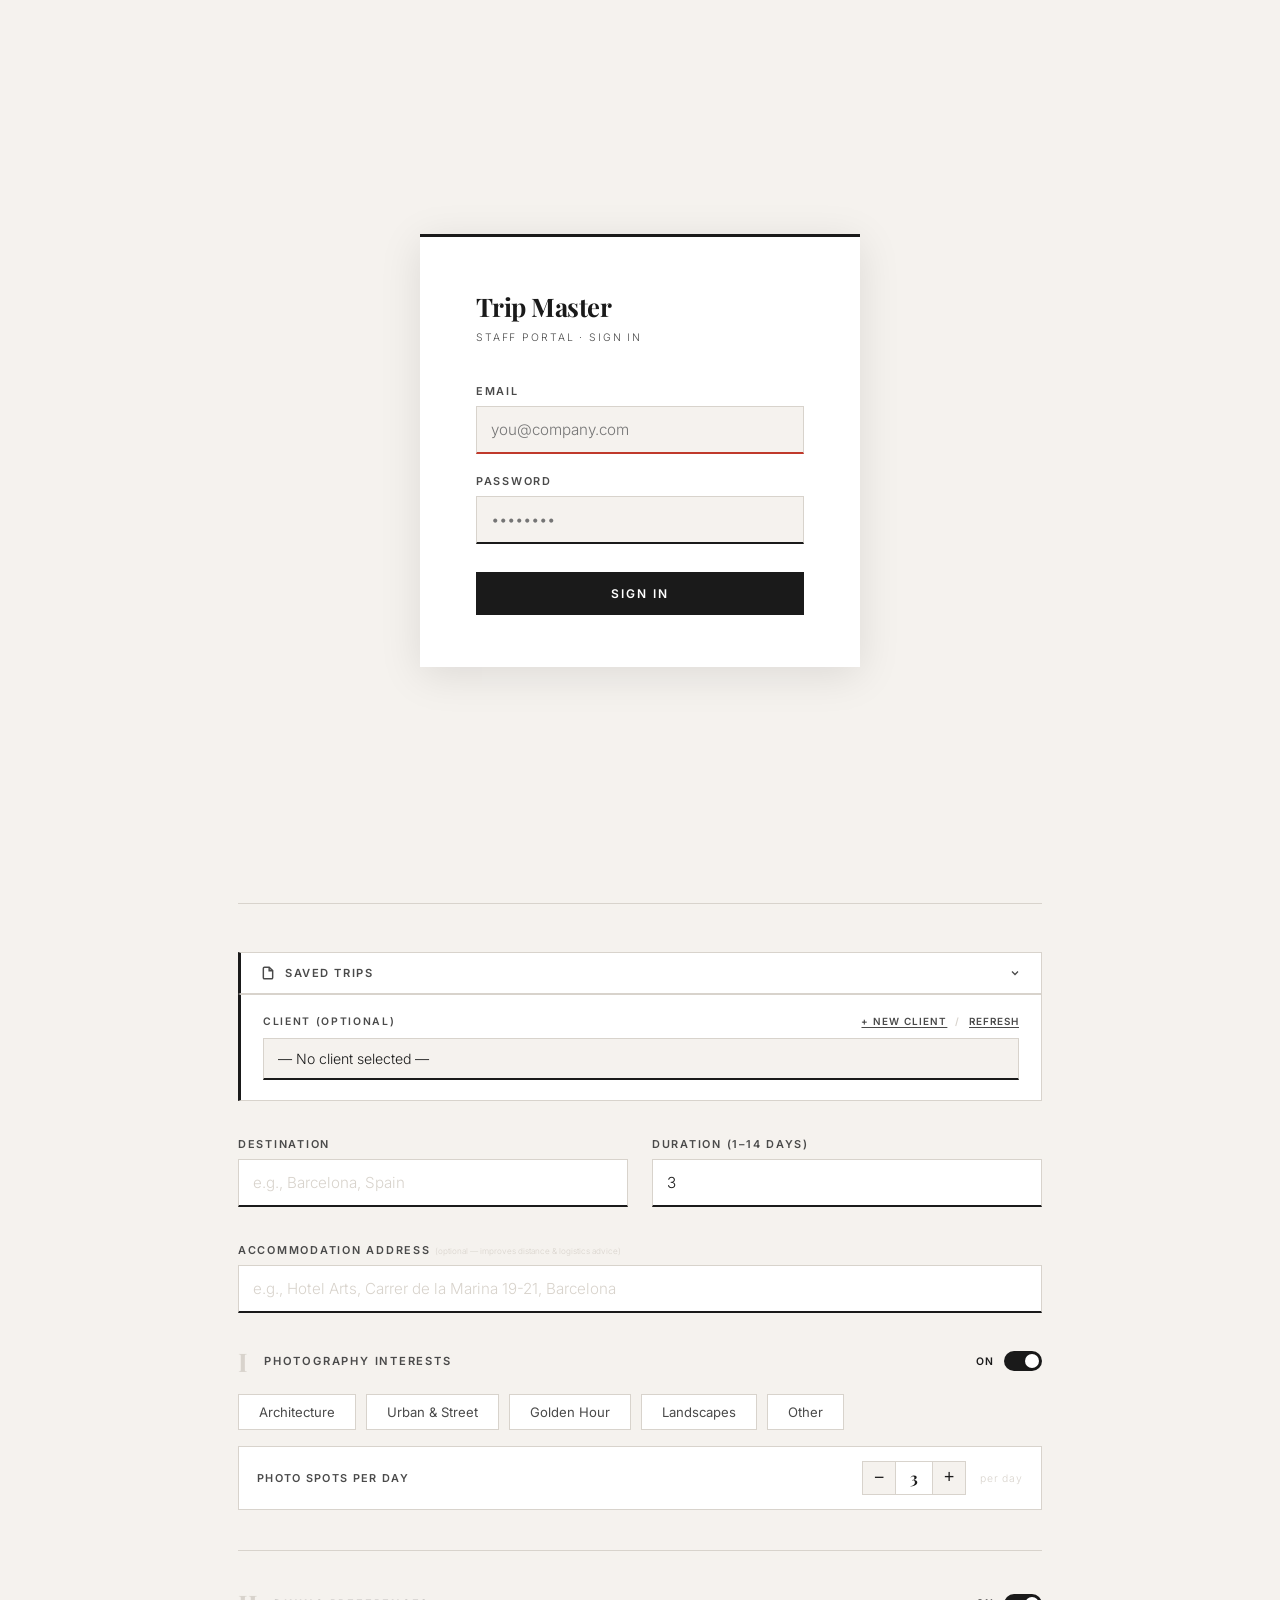
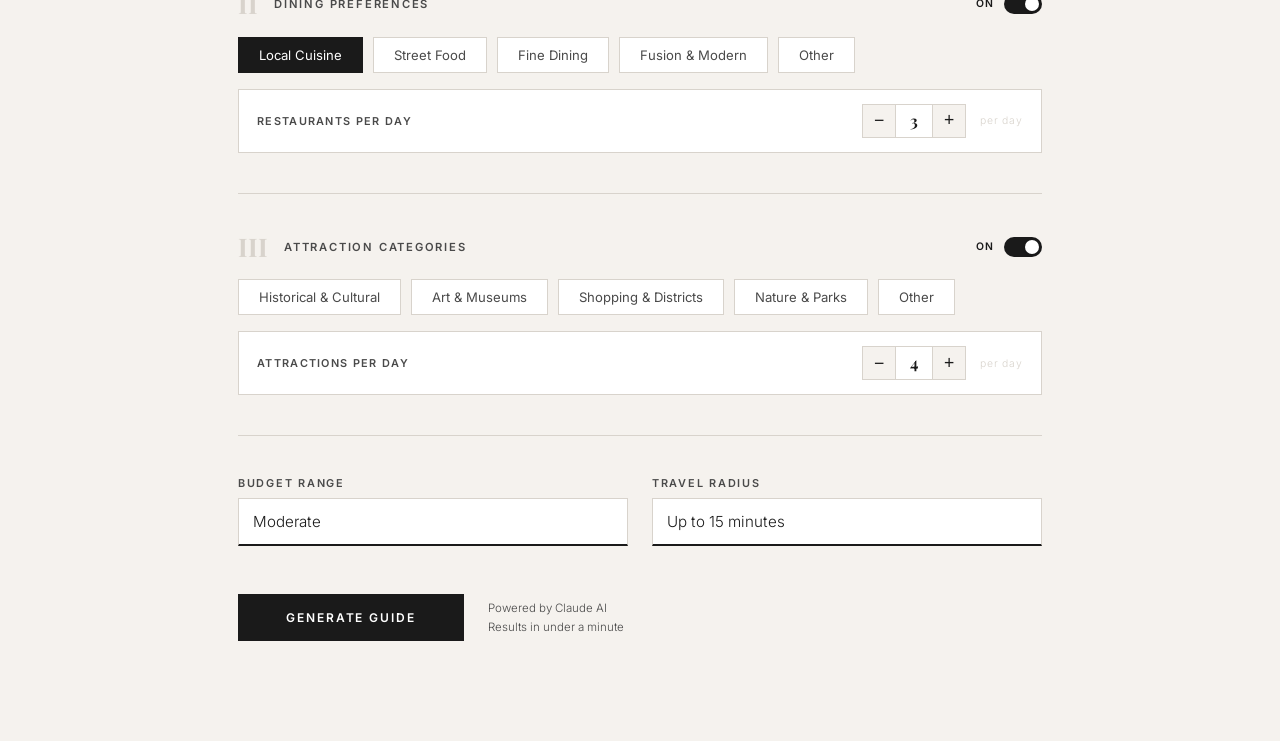
==== commit 2b4c42e4: "Feature: smarter scouting — client profile personalisation + accommodation distance - Add optional A" ====
--- a/index.html
+++ b/index.html
@@ -1458,6 +1458,13 @@
                 </div>
             </div>
 
+            <div class="field-row">
+                <div class="field" style="grid-column: 1 / -1;">
+                    <label for="accommodation">Accommodation Address <span style="font-weight:300;text-transform:none;letter-spacing:0;font-size:0.75em;color:var(--rule)">(optional — improves distance &amp; logistics advice)</span></label>
+                    <input type="text" id="accommodation" placeholder="e.g., Hotel Arts, Carrer de la Marina 19-21, Barcelona">
+                </div>
+            </div>
+
             <!-- Photography -->
             <div class="cat-section" id="section-photos">
                 <div class="cat-header">
@@ -1640,7 +1647,12 @@
     </div>
 
     <script>
-        const API_URL = 'http://localhost:5001';
+        // API_URL is empty so all fetch calls are relative to the current origin.
+        // This works whether the app runs locally (python app.py) or on Railway,
+        // because the Flask backend serves index.html from the same domain.
+        const API_URL = window.location.hostname === 'localhost' || window.location.hostname === '127.0.0.1'
+            ? `http://${window.location.hostname}:${window.location.port || 5001}`
+            : '';
         const MAX_LOCATION_LENGTH = 100;
         const MIN_DURATION = 1;
         const MAX_DURATION = 14;
@@ -2299,6 +2311,7 @@
             // Build payload — only send enabled sections
             const payload = {
                 location, duration, budget, distance,
+                accommodation: document.getElementById('accommodation').value.trim(),
                 include_photos:      sectionEnabled.photos,
                 include_dining:      sectionEnabled.dining,
                 include_attractions: sectionEnabled.attractions,
@@ -2364,6 +2377,7 @@
 
         function resetForm() {
             document.getElementById('tripForm').reset();
+            document.getElementById('accommodation').value = '';
             // Reset other text inputs
             ['photo_other_text','cuisine_other_text','attr_other_text'].forEach(id => {
                 document.getElementById(id).value = '';
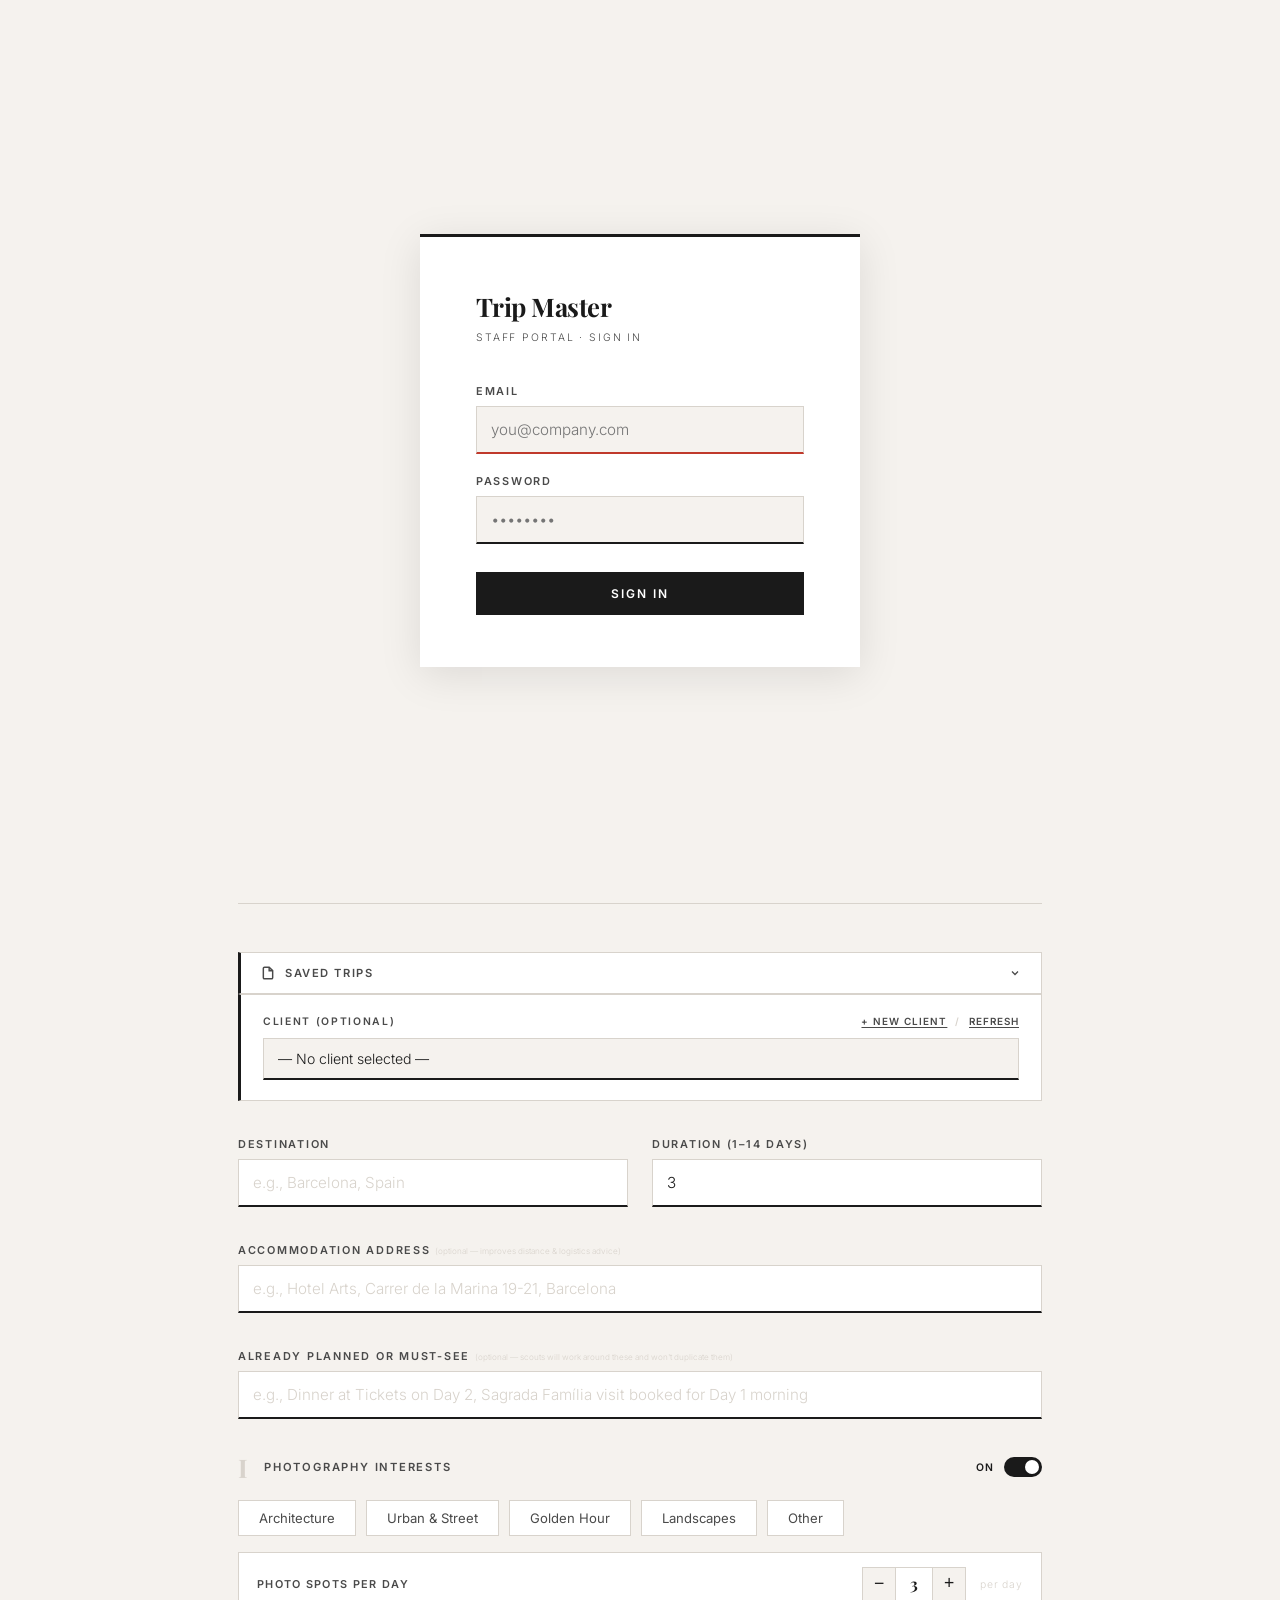
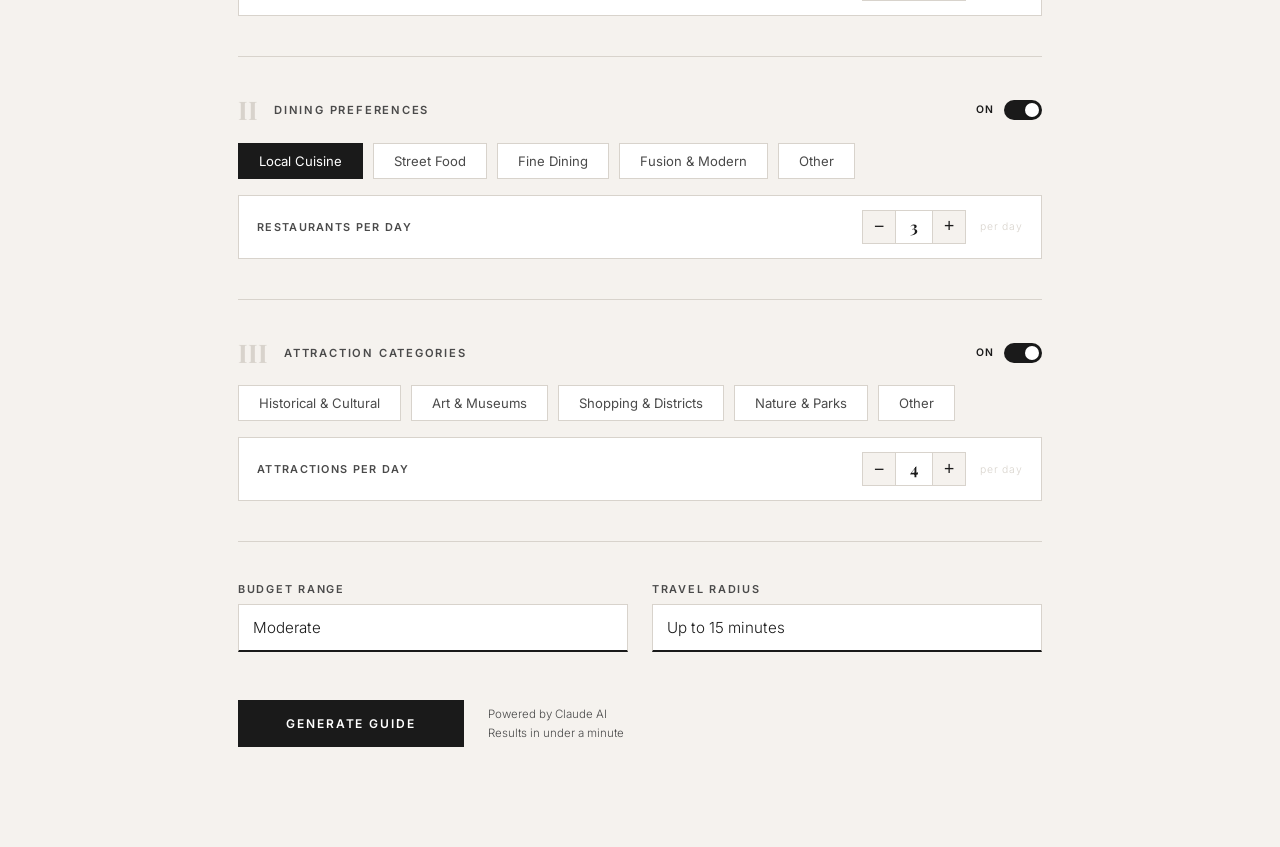
==== commit 2ce80871: "Feature: dietary requirements + pre-planned commitments Client profile: - Add dietary_requirements f" ====
--- a/index.html
+++ b/index.html
@@ -1352,6 +1352,10 @@
                         <label>Travel Style</label>
                         <input type="text" id="cTravelStyle" placeholder="e.g., Adventure, Cultural">
                     </div>
+                </div>
+                <div class="modal-field">
+                    <label>Dietary Requirements</label>
+                    <input type="text" id="cDietary" placeholder="e.g., Vegetarian, nut allergy, no shellfish, halal">
                 </div>
                 <div class="modal-field">
                     <label>Notes</label>
@@ -1462,6 +1466,13 @@
                 <div class="field" style="grid-column: 1 / -1;">
                     <label for="accommodation">Accommodation Address <span style="font-weight:300;text-transform:none;letter-spacing:0;font-size:0.75em;color:var(--rule)">(optional — improves distance &amp; logistics advice)</span></label>
                     <input type="text" id="accommodation" placeholder="e.g., Hotel Arts, Carrer de la Marina 19-21, Barcelona">
+                </div>
+            </div>
+
+            <div class="field-row">
+                <div class="field" style="grid-column: 1 / -1;">
+                    <label for="prePlanned">Already Planned or Must-See <span style="font-weight:300;text-transform:none;letter-spacing:0;font-size:0.75em;color:var(--rule)">(optional — scouts will work around these and won't duplicate them)</span></label>
+                    <input type="text" id="prePlanned" placeholder="e.g., Dinner at Tickets on Day 2, Sagrada Família visit booked for Day 1 morning">
                 </div>
             </div>
 
@@ -1805,9 +1816,10 @@
                         phone:            document.getElementById('cPhone').value.trim(),
                         company:          document.getElementById('cCompany').value.trim(),
                         home_city:        document.getElementById('cHomeCity').value.trim(),
-                        preferred_budget: document.getElementById('cBudget').value,
-                        travel_style:     document.getElementById('cTravelStyle').value.trim(),
-                        notes:            document.getElementById('cNotes').value.trim(),
+                        preferred_budget:     document.getElementById('cBudget').value,
+                        travel_style:         document.getElementById('cTravelStyle').value.trim(),
+                        dietary_requirements: document.getElementById('cDietary').value.trim(),
+                        notes:                document.getElementById('cNotes').value.trim(),
                         tags:             document.getElementById('cTags').value.trim(),
                     }),
                 });
@@ -2312,6 +2324,7 @@
             const payload = {
                 location, duration, budget, distance,
                 accommodation: document.getElementById('accommodation').value.trim(),
+                pre_planned:   document.getElementById('prePlanned').value.trim(),
                 include_photos:      sectionEnabled.photos,
                 include_dining:      sectionEnabled.dining,
                 include_attractions: sectionEnabled.attractions,
@@ -2378,6 +2391,7 @@
         function resetForm() {
             document.getElementById('tripForm').reset();
             document.getElementById('accommodation').value = '';
+            document.getElementById('prePlanned').value = '';
             // Reset other text inputs
             ['photo_other_text','cuisine_other_text','attr_other_text'].forEach(id => {
                 document.getElementById(id).value = '';
